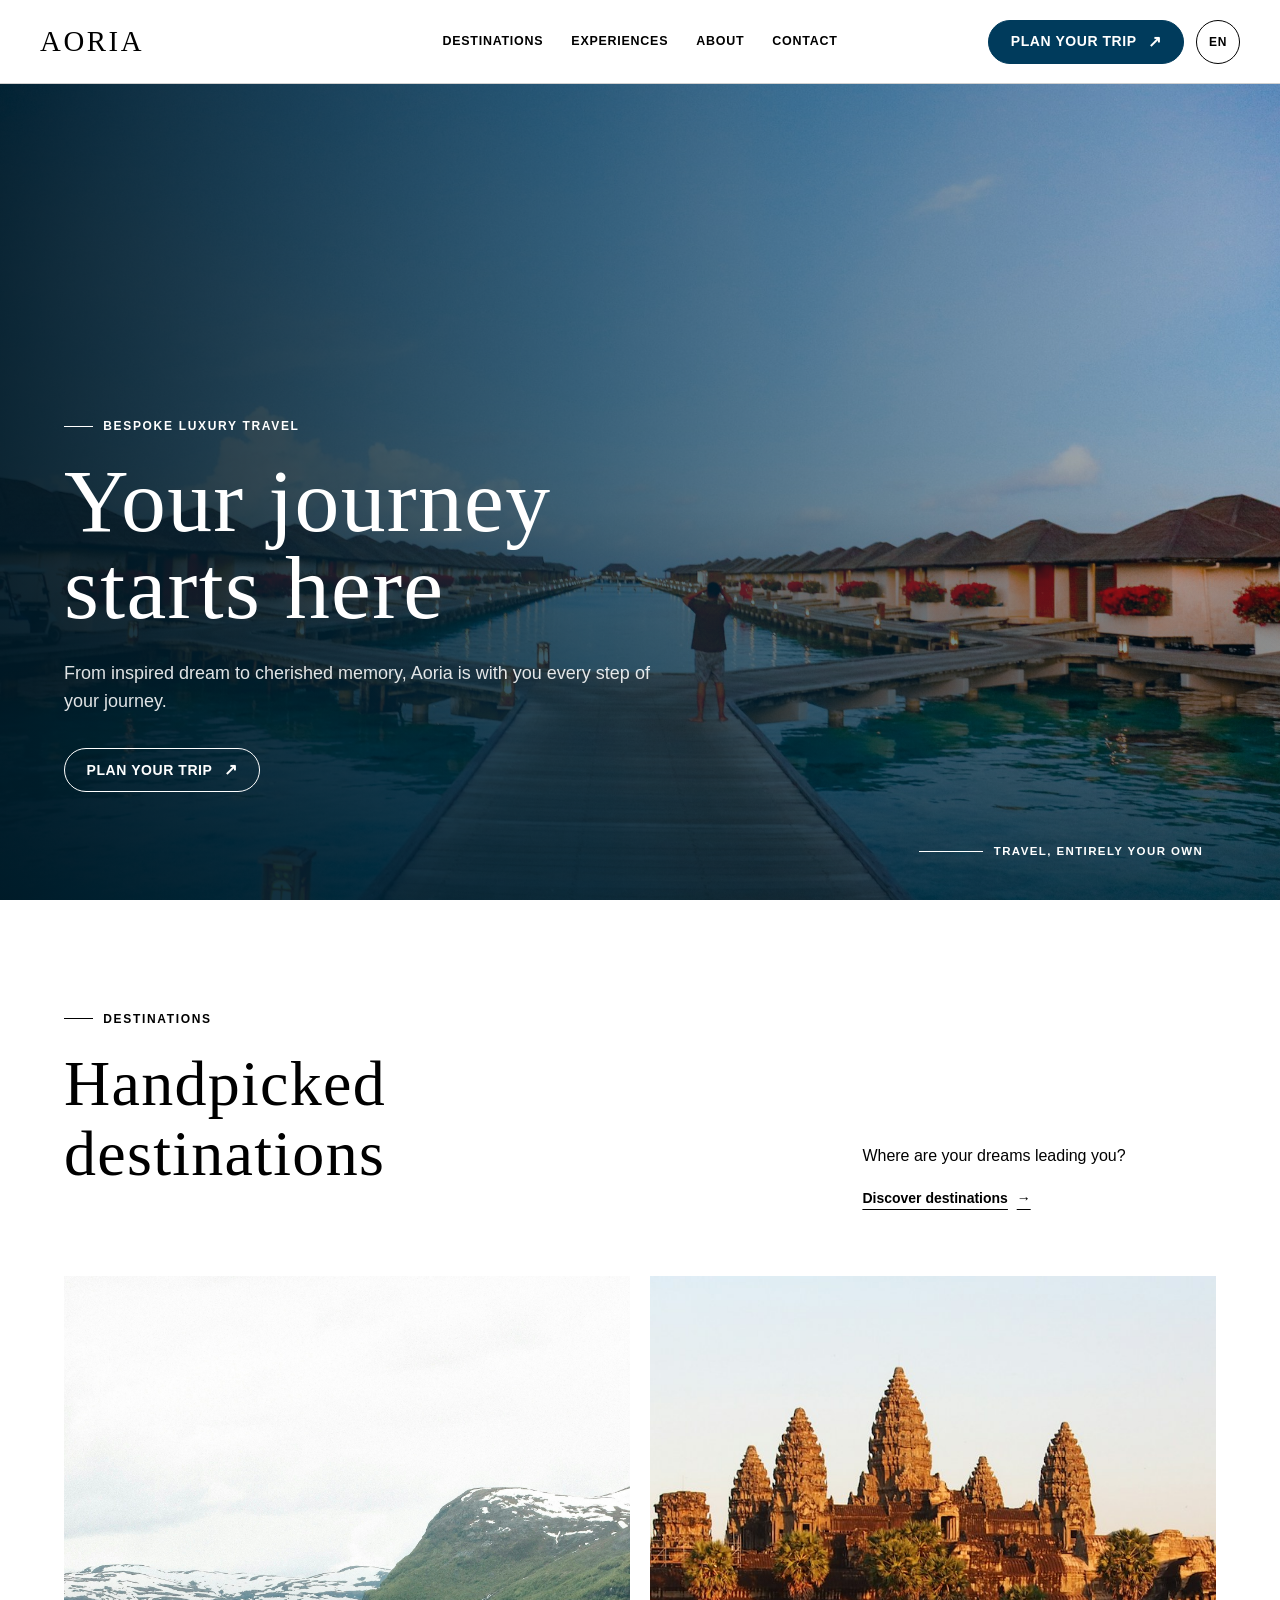
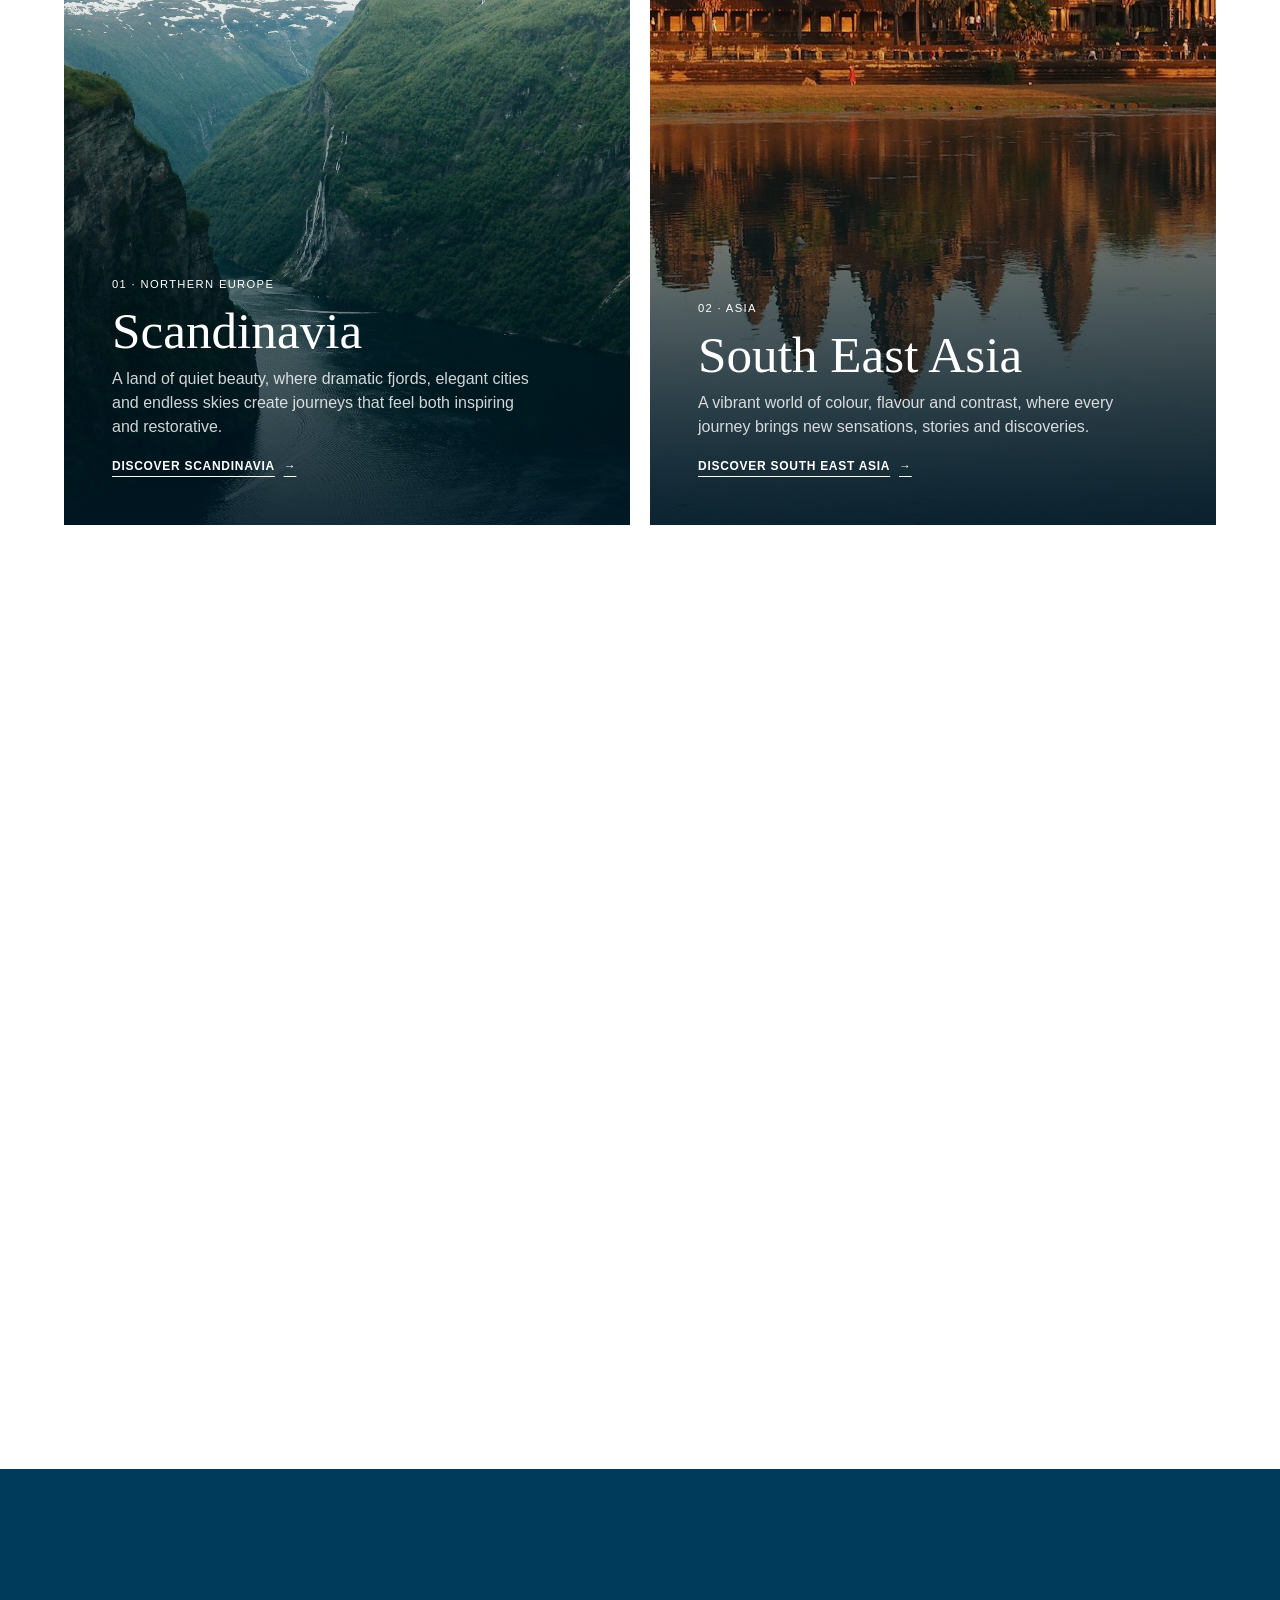
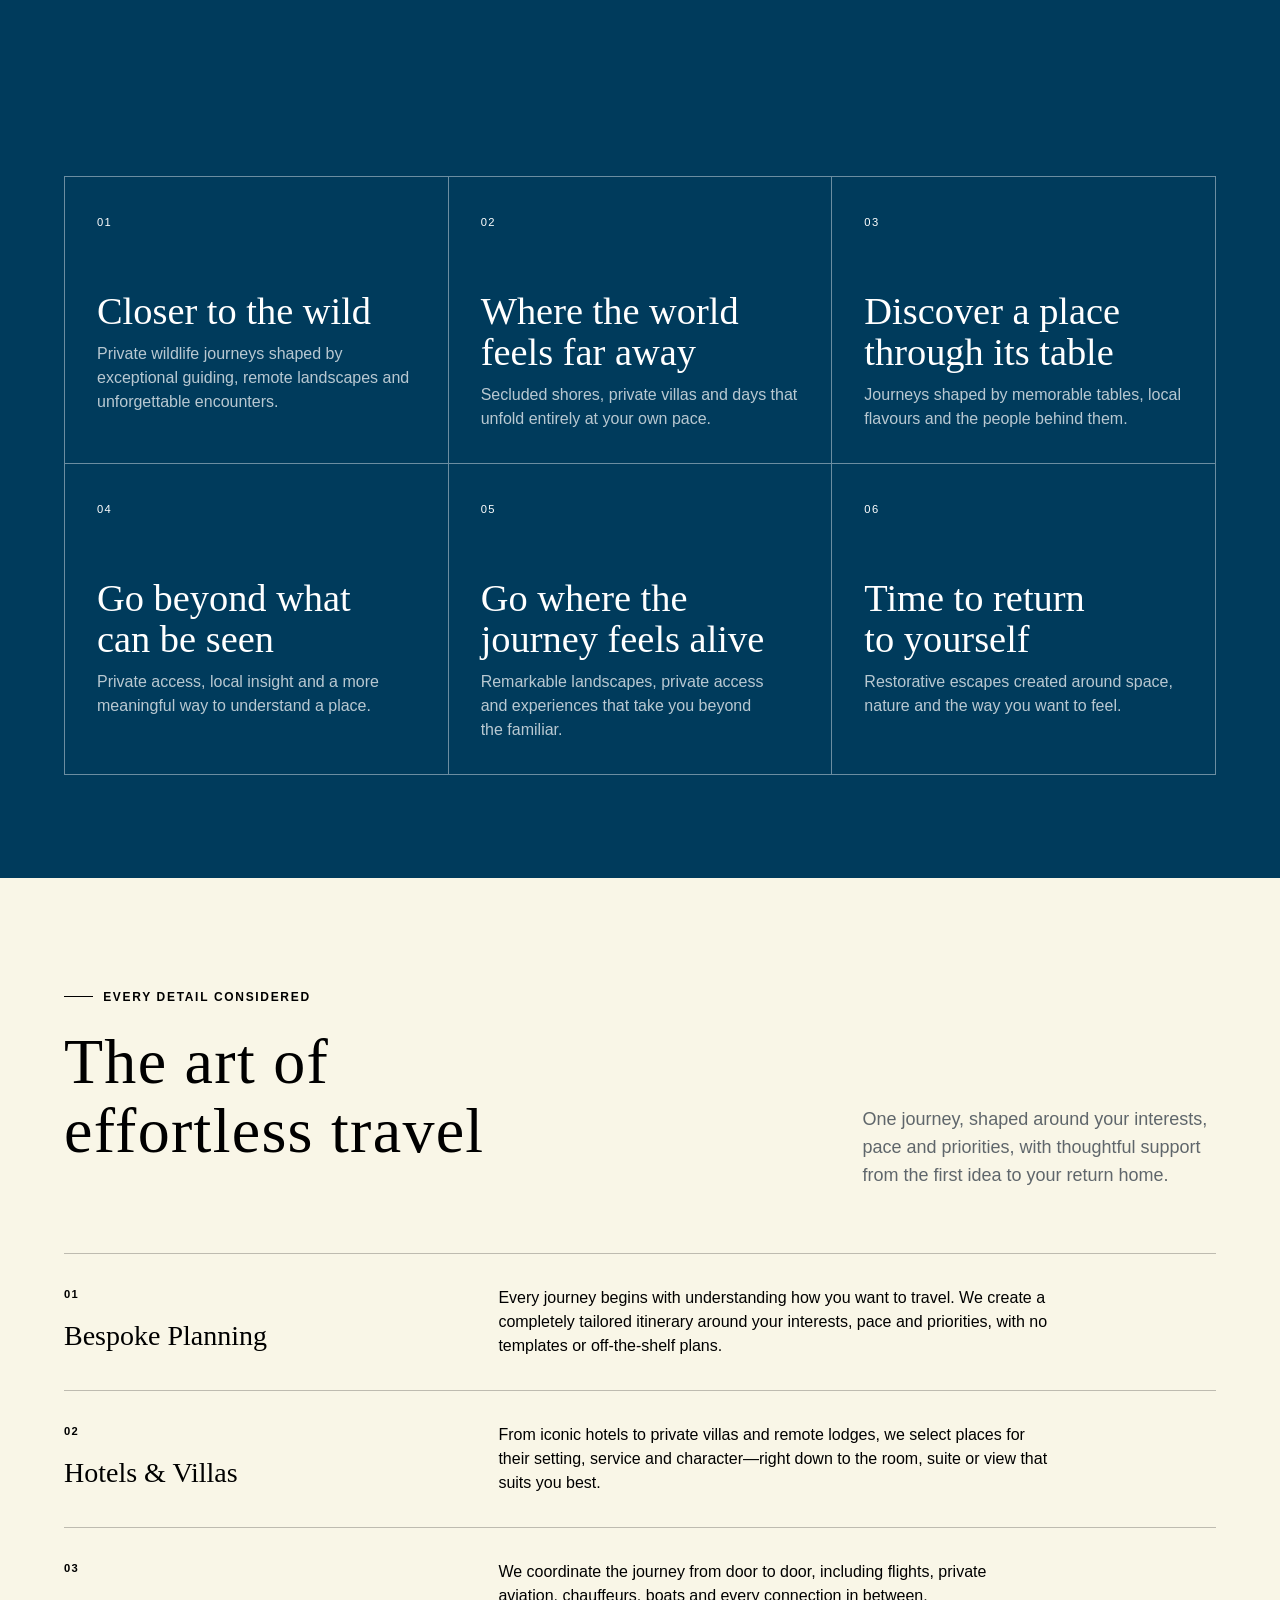
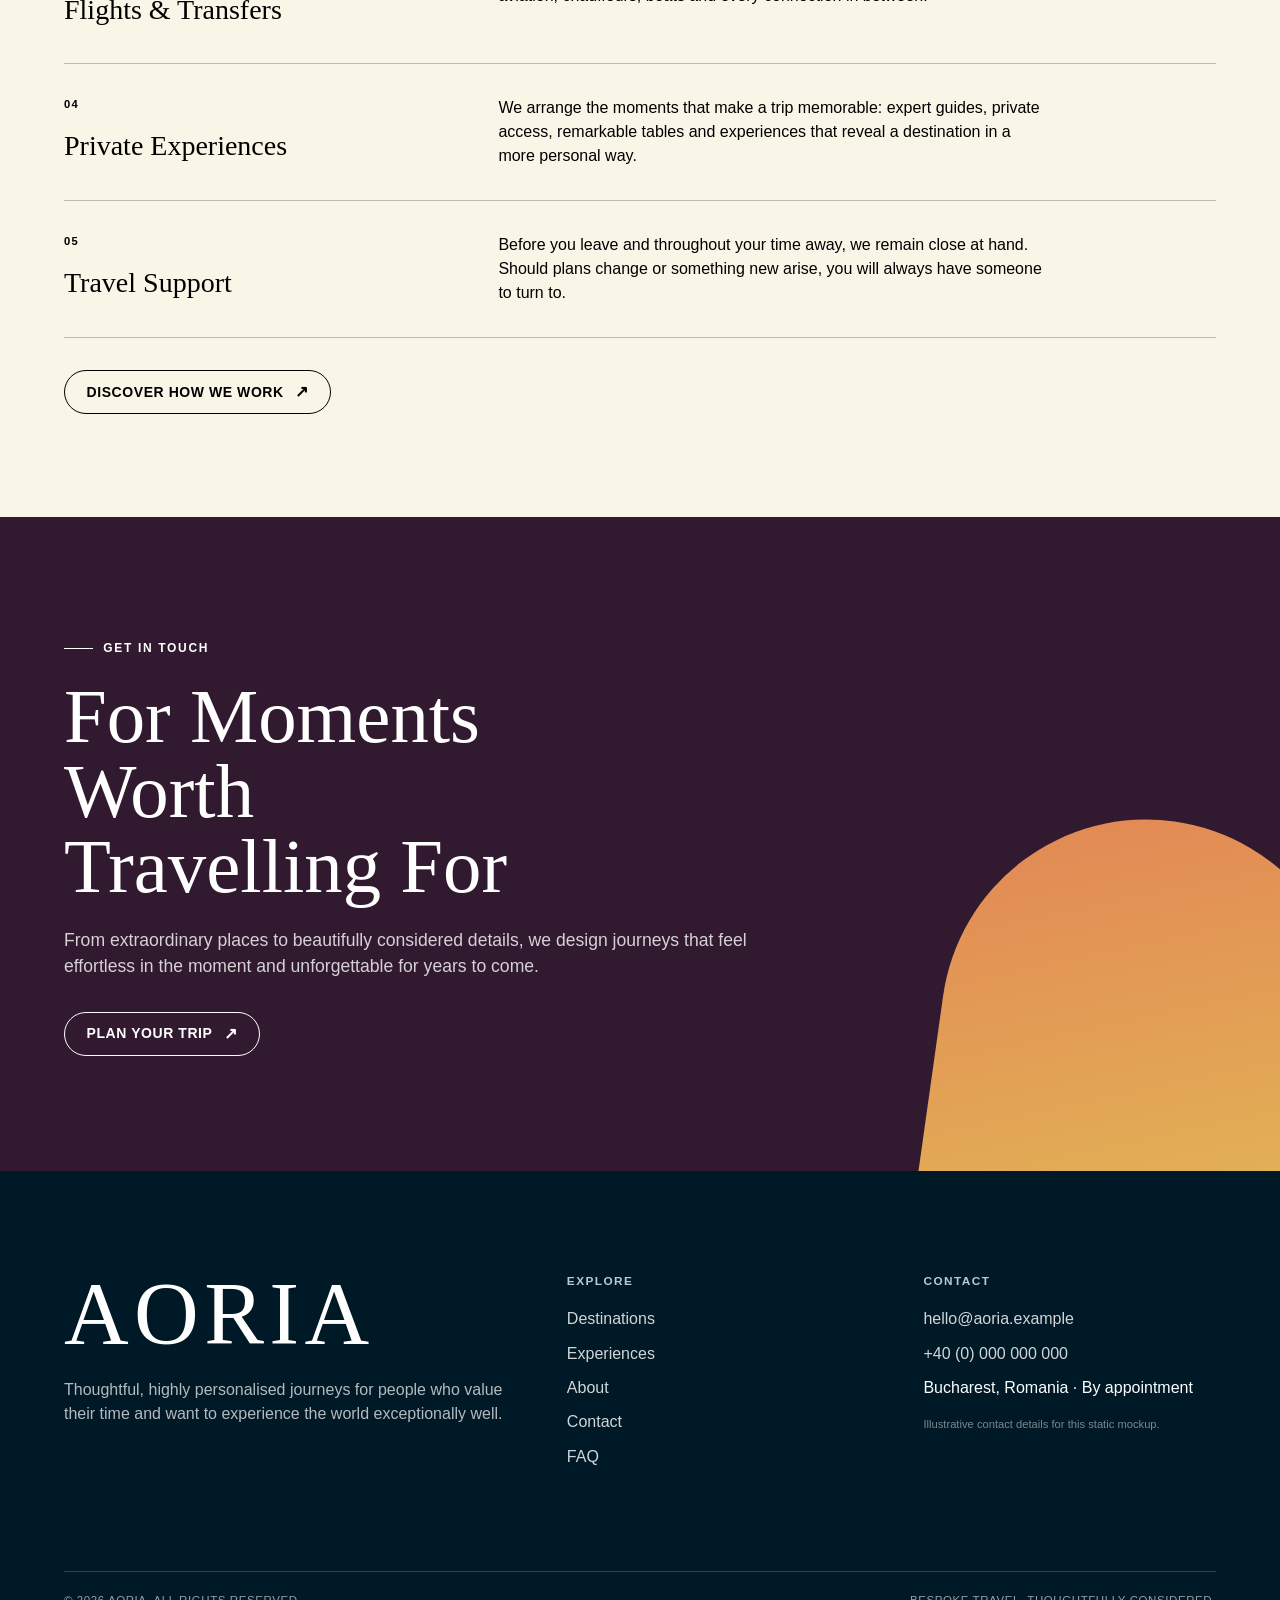
==== index.html @ a6d4f173 "Add files" ====
<!doctype html>
<html lang="en">
<head>
  <meta charset="utf-8">
  <meta name="viewport" content="width=device-width, initial-scale=1">
  <meta name="description" content="Aoria creates thoughtful, highly personalised luxury journeys shaped around you.">
  <title>Aoria — Bespoke Luxury Travel</title>
  <link rel="stylesheet" href="styles.css">
  <script src="script.js" defer></script>
</head>
<body>
  <a class="skip-link" href="#main-content">Skip to content</a>
  <header class="site-header">
    <div class="site-header__inner">
      <a class="site-wordmark" href="index.html" aria-label="Aoria home">AORIA</a>
      <nav class="desktop-nav" aria-label="Primary navigation">
        <a href="destinations.html">Destinations</a>
        <a href="experiences.html">Experiences</a>
        <a href="about.html">About</a>
        <a href="contact.html">Contact</a>
      </nav>
      <div class="site-actions">
        <a class="button button--navy" href="contact.html">Plan your trip</a>
        <div class="language-wrap">
          <button class="language-button" type="button" aria-expanded="false" aria-controls="language-note" data-language-toggle>EN</button>
          <p class="language-note" id="language-note" hidden>English is the only language represented in this static mockup.</p>
        </div>
        <button class="menu-button" type="button" aria-expanded="false" aria-controls="mobile-menu" aria-label="Open navigation" data-menu-toggle><span></span></button>
      </div>
    </div>
  </header>
  <aside class="mobile-menu" id="mobile-menu" aria-hidden="true" data-mobile-menu>
    <nav aria-label="Mobile navigation">
      <a href="destinations.html">Destinations</a>
      <a href="experiences.html">Experiences</a>
      <a href="about.html">About</a>
      <a href="contact.html">Contact</a>
    </nav>
    <a class="button button--navy mobile-menu__action" href="contact.html">Plan your trip</a>
  </aside>

  <main id="main-content">
    <section class="home-hero" aria-labelledby="home-title">
      <div class="home-hero__inner">
        <div class="home-hero__copy" data-reveal>
          <p class="eyebrow">Bespoke luxury travel</p>
          <h1 class="display-title" id="home-title">Your journey starts here</h1>
          <p class="lead">From inspired dream to cherished memory, Aoria is with you every step of your journey.</p>
          <a class="button button--light" href="contact.html">Plan your trip</a>
        </div>
      </div>
      <span class="hero-index" aria-hidden="true">Travel, entirely your own</span>
    </section>

    <section class="section" aria-labelledby="destinations-title">
      <div class="container">
        <div class="section-intro" data-reveal>
          <div>
            <p class="section-label">Destinations</p>
            <h2 class="section-title" id="destinations-title">Handpicked destinations</h2>
          </div>
          <div>
            <p>Where are your dreams leading you?</p>
            <a class="text-link" href="destinations.html">Discover destinations</a>
          </div>
        </div>
        <div class="destination-grid">
          <a class="destination-card" href="destination-scandinavia.html" data-reveal>
            <img src="assets/images/scandinavia-fjord.jpg" alt="A quiet Norwegian fjord surrounded by steep green mountains">
            <div class="destination-card__copy">
              <span class="destination-card__number">01 · Northern Europe</span>
              <h3>Scandinavia</h3>
              <p>A land of quiet beauty, where dramatic fjords, elegant cities and endless skies create journeys that feel both inspiring and restorative.</p>
              <span class="destination-card__link">Discover Scandinavia</span>
            </div>
          </a>
          <a class="destination-card" href="destination-south-east-asia.html" data-reveal>
            <img src="assets/images/southeast-asia-temple.jpg" alt="Angkor Wat rising above still water in Cambodia" loading="lazy">
            <div class="destination-card__copy">
              <span class="destination-card__number">02 · Asia</span>
              <h3>South East Asia</h3>
              <p>A vibrant world of colour, flavour and contrast, where every journey brings new sensations, stories and discoveries.</p>
              <span class="destination-card__link">Discover South East Asia</span>
            </div>
          </a>
          <a class="destination-card" href="destination-new-zealand.html" data-reveal>
            <img src="assets/images/new-zealand-lake.jpg" alt="Snow-capped mountains reflected in a still New Zealand lake" loading="lazy">
            <div class="destination-card__copy">
              <span class="destination-card__number">03 · Oceania</span>
              <h3>New Zealand</h3>
              <p>A place of extraordinary natural beauty, where mountains, glaciers and wild coastlines make every moment feel unforgettable.</p>
              <span class="destination-card__link">Discover New Zealand</span>
            </div>
          </a>
          <a class="destination-card" href="destination-african-wildlife.html" data-reveal>
            <img src="assets/images/african-elephant.jpg" alt="An elephant walking across open grassland in South Africa" loading="lazy">
            <div class="destination-card__copy">
              <span class="destination-card__number">04 · Africa</span>
              <h3>African Wildlife</h3>
              <p>There is nothing quite like seeing wildlife in its natural world - raw, moving and impossible to forget.</p>
              <span class="destination-card__link">Discover African Wildlife</span>
            </div>
          </a>
        </div>
      </div>
    </section>

    <section class="section section--navy" aria-labelledby="experiences-title">
      <div class="container">
        <div class="section-intro" data-reveal>
          <div>
            <p class="section-label">Experiences</p>
            <h2 class="section-title" id="experiences-title">Escape the Ordinary</h2>
          </div>
          <div>
            <p>Travel is about more than where you go. Discover carefully chosen experiences that bring you closer to a place, from its landscapes and flavours to its people and traditions.</p>
            <a class="text-link" href="experiences.html">Explore more experiences</a>
          </div>
        </div>
        <div class="experience-strip">
          <a class="experience-tile" href="experience-safari.html" data-reveal><span>01</span><h3>Closer to the wild</h3><p>Private wildlife journeys shaped by exceptional guiding, remote landscapes and unforgettable encounters.</p></a>
          <a class="experience-tile" href="experience-islands.html" data-reveal><span>02</span><h3>Where the world feels far away</h3><p>Secluded shores, private villas and days that unfold entirely at your own pace.</p></a>
          <a class="experience-tile" href="experience-gastronomy.html" data-reveal><span>03</span><h3>Discover a place through its table</h3><p>Journeys shaped by memorable tables, local flavours and the people behind them.</p></a>
          <a class="experience-tile" href="experience-culture.html" data-reveal><span>04</span><h3>Go beyond what can be seen</h3><p>Private access, local insight and a more meaningful way to understand a place.</p></a>
          <a class="experience-tile" href="experience-adventure.html" data-reveal><span>05</span><h3>Go where the journey feels alive</h3><p>Remarkable landscapes, private access and experiences that take you beyond the familiar.</p></a>
          <a class="experience-tile" href="experience-wellness.html" data-reveal><span>06</span><h3>Time to return to yourself</h3><p>Restorative escapes created around space, nature and the way you want to feel.</p></a>
        </div>
      </div>
    </section>

    <section class="section section--ivory" aria-labelledby="services-title">
      <div class="container">
        <div class="section-intro" data-reveal>
          <div>
            <p class="section-label">Every detail considered</p>
            <h2 class="section-title" id="services-title">The art of effortless travel</h2>
          </div>
          <p>One journey, shaped around your interests, pace and priorities, with thoughtful support from the first idea to your return home.</p>
        </div>
        <ol class="services-list">
          <li data-reveal><h3>Bespoke Planning</h3><p>Every journey begins with understanding how you want to travel. We create a completely tailored itinerary around your interests, pace and priorities, with no templates or off-the-shelf plans.</p></li>
          <li data-reveal><h3>Hotels &amp; Villas</h3><p>From iconic hotels to private villas and remote lodges, we select places for their setting, service and character—right down to the room, suite or view that suits you best.</p></li>
          <li data-reveal><h3>Flights &amp; Transfers</h3><p>We coordinate the journey from door to door, including flights, private aviation, chauffeurs, boats and every connection in between.</p></li>
          <li data-reveal><h3>Private Experiences</h3><p>We arrange the moments that make a trip memorable: expert guides, private access, remarkable tables and experiences that reveal a destination in a more personal way.</p></li>
          <li data-reveal><h3>Travel Support</h3><p>Before you leave and throughout your time away, we remain close at hand. Should plans change or something new arise, you will always have someone to turn to.</p></li>
        </ol>
        <p style="margin:2rem 0 0"><a class="button button--outline" href="about.html">Discover how we work</a></p>
      </div>
    </section>

    <section class="closing-cta" aria-labelledby="home-cta-title">
      <div class="container closing-cta__inner" data-reveal>
        <p class="eyebrow">Get in touch</p>
        <h2 id="home-cta-title">For Moments Worth Travelling For</h2>
        <p>From extraordinary places to beautifully considered details, we design journeys that feel effortless in the moment and unforgettable for years to come.</p>
        <a class="button button--light" href="contact.html">Plan your trip</a>
      </div>
    </section>
  </main>

  <footer class="site-footer">
    <div class="container site-footer__top">
      <div class="site-footer__brand">
        <p class="footer-wordmark">AORIA</p>
        <p class="footer-statement">Thoughtful, highly personalised journeys for people who value their time and want to experience the world exceptionally well.</p>
      </div>
      <div>
        <h2 class="footer-heading">Explore</h2>
        <ul class="footer-list">
          <li><a href="destinations.html">Destinations</a></li>
          <li><a href="experiences.html">Experiences</a></li>
          <li><a href="about.html">About</a></li>
          <li><a href="contact.html">Contact</a></li>
          <li><a href="contact.html" data-mock-link data-mock-message="FAQ copy was not supplied in the brief. This placeholder does not open a separate FAQ page; please use Contact for assistance.">FAQ</a></li>
        </ul>
      </div>
      <div>
        <h2 class="footer-heading">Contact</h2>
        <ul class="footer-list">
          <li><a href="mailto:hello@aoria.example">hello@aoria.example</a></li>
          <li><a href="tel:+40000000000">+40 (0) 000 000 000</a></li>
          <li>Bucharest, Romania · By appointment</li>
        </ul>
        <small class="footer-mock-label">Illustrative contact details for this static mockup.</small>
      </div>
    </div>
    <div class="container site-footer__bottom">
      <span>© <span data-year>2026</span> Aoria. All rights reserved.</span>
      <span>Bespoke travel, thoughtfully considered.</span>
    </div>
  </footer>
  <div class="mock-toast" role="status" aria-live="polite" data-mock-toast hidden></div>
</body>
</html>
---- styles.css ----
:root {
  --ink: #000000;
  --navy: #003b5c;
  --navy-deep: #001926;
  --powder: #b8cad8;
  --powder-soft: #eaeff3;
  --ivory: #f9f6e7;
  --paper: #ffffff;
  --plum: #31192f;
  --green: #67b679;
  --orange: #ff965c;
  --yellow: #ffde5b;
  --gray-200: #d5d5d5;
  --gray-600: #5f666b;
  --focus-blue: #4d65ff;
  --error: #a52722;
  --success: #246b3d;
  --font-display: "Iowan Old Style", Baskerville, "Times New Roman", serif;
  --font-sans: "Helvetica Neue", Helvetica, Arial, sans-serif;
  --space-1: 0.25rem;
  --space-2: 0.5rem;
  --space-3: 0.75rem;
  --space-4: 1rem;
  --space-5: 1.5rem;
  --space-6: 2rem;
  --space-7: 3rem;
  --space-8: 4rem;
  --space-9: 5rem;
  --space-10: 6rem;
  --space-11: 8rem;
  --radius-sm: 0.25rem;
  --radius-card: 0.75rem;
  --radius-field: 0.875rem;
  --radius-pill: 999px;
  --shadow-soft: 0 4px 9px -2px rgb(0 0 0 / 10%);
  --shadow-float: 0 18px 48px rgb(0 59 92 / 16%);
  --ease-editorial: cubic-bezier(0.77, 0, 0.175, 1);
  --ease-soft: cubic-bezier(0.455, 0.03, 0.515, 0.955);
  --container: 82rem;
  --content: 61.25rem;
  --header-height: 5.25rem;
}

*,
*::before,
*::after {
  box-sizing: border-box;
}

html {
  scroll-behavior: smooth;
  text-size-adjust: 100%;
}

body {
  margin: 0;
  color: var(--ink);
  background: var(--paper);
  font-family: var(--font-sans);
  font-size: 1rem;
  line-height: 1.5;
  -webkit-font-smoothing: antialiased;
}

body.menu-open {
  overflow: hidden;
}

img {
  display: block;
  width: 100%;
  max-width: 100%;
  height: auto;
}

button,
input,
select,
textarea {
  color: inherit;
  font: inherit;
}

button,
a {
  -webkit-tap-highlight-color: transparent;
}

a {
  color: inherit;
}

h1,
h2,
h3,
h4,
p,
figure,
blockquote {
  margin-top: 0;
}

h1,
h2,
h3,
h4 {
  text-wrap: balance;
}

p {
  text-wrap: pretty;
}

::selection {
  color: var(--paper);
  background: var(--navy);
}

:focus-visible {
  outline: 3px solid var(--paper);
  outline-offset: 2px;
  box-shadow: 0 0 0 6px var(--focus-blue);
}

.skip-link {
  position: fixed;
  z-index: 1000;
  top: var(--space-3);
  left: var(--space-3);
  padding: 0.65rem 1rem;
  color: var(--paper);
  background: var(--navy-deep);
  border-radius: var(--radius-pill);
  transform: translateY(-180%);
  transition: transform 180ms ease;
}

.skip-link:focus {
  transform: translateY(0);
}

.sr-only {
  position: absolute;
  width: 1px;
  height: 1px;
  padding: 0;
  margin: -1px;
  overflow: hidden;
  clip: rect(0, 0, 0, 0);
  white-space: nowrap;
  border: 0;
}

.container {
  width: min(calc(100% - 8rem), var(--container));
  margin-inline: auto;
}

.content-container {
  width: min(calc(100% - 3rem), var(--content));
  margin-inline: auto;
}

.section {
  padding-block: clamp(5rem, 8vw, 8rem);
}

.section--ivory {
  background: var(--ivory);
}

.section--powder {
  background: var(--powder-soft);
}

.section--navy {
  color: var(--paper);
  background: var(--navy);
}

.section--plum {
  color: var(--paper);
  background: var(--plum);
}

.section-label,
.eyebrow {
  display: inline-flex;
  align-items: center;
  gap: 0.65rem;
  margin: 0 0 1.35rem;
  font-size: 0.75rem;
  font-weight: 600;
  line-height: 1.5;
  letter-spacing: 0.14em;
  text-transform: uppercase;
}

.section-label::before,
.eyebrow::before {
  content: "";
  width: 1.8rem;
  height: 1px;
  background: currentColor;
}

.display-title,
.section-title,
.card-title,
.site-wordmark,
.footer-wordmark {
  font-family: var(--font-display);
  font-weight: 400;
}

.display-title {
  max-width: 13ch;
  margin-bottom: 1.75rem;
  font-size: clamp(3.4rem, 7vw, 6rem);
  line-height: 0.98;
  letter-spacing: 0.015em;
}

.section-title {
  max-width: 18ch;
  margin-bottom: 1.5rem;
  font-size: clamp(2.6rem, 5vw, 4rem);
  line-height: 1.08;
  letter-spacing: 0.02em;
}

.section-intro {
  display: grid;
  grid-template-columns: minmax(0, 1.35fr) minmax(17rem, 0.65fr);
  gap: var(--space-8);
  align-items: end;
  margin-bottom: var(--space-8);
}

.section-intro > p,
.lead {
  max-width: 43ch;
  margin-bottom: 0;
  font-size: 1.125rem;
  line-height: 1.55;
}

.section-intro > p {
  color: var(--gray-600);
}

.section--navy .section-intro > p,
.section--plum .section-intro > p {
  color: rgb(255 255 255 / 78%);
}

.button,
.icon-button {
  display: inline-flex;
  min-height: 2.75rem;
  align-items: center;
  justify-content: center;
  gap: 0.7rem;
  border: 1px solid var(--ink);
  cursor: pointer;
  font-size: 0.875rem;
  font-weight: 600;
  line-height: 1.5;
  letter-spacing: 0.04em;
  text-decoration: none;
  text-transform: uppercase;
  transition: color 400ms, background-color 400ms, border-color 400ms,
    transform 400ms var(--ease-editorial);
}

.button {
  padding: 0.58rem 1.35rem;
  color: var(--paper);
  background: var(--ink);
  border-radius: var(--radius-pill);
}

.button::after {
  content: "\2197";
  font-size: 1rem;
  line-height: 1;
  transition: transform 400ms var(--ease-editorial);
}

.button:hover {
  color: var(--ink);
  background: var(--paper);
  transform: translateY(-2px);
}

.button:hover::after {
  transform: translate(0.15rem, -0.15rem);
}

.button:active {
  transform: translateY(1px) scale(0.98);
}

.button--light {
  color: var(--paper);
  background: transparent;
  border-color: var(--paper);
}

.button--light:hover {
  color: var(--navy);
  background: var(--paper);
}

.button--navy {
  background: var(--navy);
  border-color: var(--navy);
}

.button--outline {
  color: var(--ink);
  background: transparent;
}

.button--outline:hover {
  color: var(--paper);
  background: var(--ink);
}

.text-link {
  display: inline-flex;
  align-items: center;
  gap: 0.55rem;
  padding-block: 0.2rem;
  font-size: 0.875rem;
  font-weight: 600;
  text-underline-offset: 0.35rem;
  text-decoration-thickness: 1px;
  transition: gap 400ms var(--ease-editorial);
}

.text-link::after {
  content: "\2192";
}

.text-link:hover {
  gap: 0.9rem;
}

/* Global navigation */
.site-header {
  position: relative;
  z-index: 50;
  height: var(--header-height);
  color: var(--ink);
  background: rgb(255 255 255 / 96%);
  border-bottom: 1px solid rgb(0 0 0 / 18%);
}

.site-header__inner {
  display: grid;
  width: min(calc(100% - 5rem), var(--container));
  height: 100%;
  margin-inline: auto;
  grid-template-columns: 1fr auto 1fr;
  align-items: center;
  gap: var(--space-6);
}

.site-wordmark {
  width: fit-content;
  font-size: 1.8rem;
  line-height: 1;
  letter-spacing: 0.09em;
  text-decoration: none;
}

.desktop-nav {
  display: flex;
  align-items: center;
  justify-content: center;
  gap: 0.35rem;
}

.desktop-nav a {
  padding: 0.65rem 0.7rem;
  font-size: 0.78rem;
  font-weight: 600;
  letter-spacing: 0.06em;
  text-decoration: none;
  text-transform: uppercase;
  text-underline-offset: 0.45rem;
}

.desktop-nav a:hover,
.desktop-nav a[aria-current="page"] {
  color: var(--navy);
  text-decoration: underline;
}

.site-actions {
  display: flex;
  align-items: center;
  justify-content: flex-end;
  gap: 0.75rem;
}

.language-wrap {
  position: relative;
}

.language-button,
.menu-button {
  min-width: 2.75rem;
  min-height: 2.75rem;
  padding: 0.45rem 0.65rem;
  background: transparent;
  border: 1px solid var(--ink);
  border-radius: var(--radius-pill);
  cursor: pointer;
  font-size: 0.75rem;
  font-weight: 700;
  letter-spacing: 0.06em;
}

.language-note {
  position: absolute;
  z-index: 60;
  top: calc(100% + 0.65rem);
  right: 0;
  width: 15rem;
  padding: 1rem;
  color: var(--ink);
  background: var(--paper);
  border: 1px solid var(--ink);
  box-shadow: var(--shadow-soft);
  font-size: 0.82rem;
}

.menu-button {
  display: none;
  position: relative;
}

.menu-button span,
.menu-button::before,
.menu-button::after {
  position: absolute;
  left: 50%;
  width: 1.05rem;
  height: 1px;
  content: "";
  background: currentColor;
  transform: translateX(-50%);
  transition: transform 300ms var(--ease-editorial), opacity 200ms;
}

.menu-button::before {
  top: 0.88rem;
}

.menu-button span {
  top: 1.31rem;
}

.menu-button::after {
  top: 1.74rem;
}

.menu-button[aria-expanded="true"]::before {
  top: 1.31rem;
  transform: translateX(-50%) rotate(45deg);
}

.menu-button[aria-expanded="true"] span {
  opacity: 0;
}

.menu-button[aria-expanded="true"]::after {
  top: 1.31rem;
  transform: translateX(-50%) rotate(-45deg);
}

.mobile-menu {
  display: none;
}

/* Home */
.home-hero {
  position: relative;
  display: grid;
  min-height: calc(100svh - var(--header-height));
  align-items: end;
  overflow: hidden;
  color: var(--paper);
  background: var(--navy-deep);
  isolation: isolate;
}

.home-hero::before {
  position: absolute;
  z-index: -2;
  inset: 0;
  content: "";
  background-image: url("assets/images/home-hero.jpg");
  background-position: center 54%;
  background-size: cover;
  transform: scale(1.01);
}

.home-hero::after {
  position: absolute;
  z-index: -1;
  inset: 0;
  content: "";
  background:
    linear-gradient(90deg, rgb(0 25 38 / 92%) 0%, rgb(0 43 65 / 68%) 45%, rgb(0 25 38 / 18%) 100%),
    linear-gradient(0deg, rgb(0 25 38 / 62%), transparent 48%);
}

.home-hero__inner {
  width: min(calc(100% - 8rem), var(--container));
  margin-inline: auto;
  padding-block: clamp(5rem, 12vh, 8rem);
}

.home-hero__copy {
  max-width: 52rem;
}

.home-hero__copy .lead {
  max-width: 38rem;
  margin-bottom: 2rem;
  color: rgb(255 255 255 / 88%);
}

.hero-index {
  position: absolute;
  right: clamp(2rem, 6vw, 6rem);
  bottom: 2.5rem;
  display: flex;
  align-items: center;
  gap: 0.7rem;
  font-size: 0.72rem;
  font-weight: 600;
  letter-spacing: 0.12em;
  text-transform: uppercase;
}

.hero-index::before {
  width: 4rem;
  height: 1px;
  content: "";
  background: currentColor;
}

.destination-grid {
  display: grid;
  grid-template-columns: repeat(12, minmax(0, 1fr));
  gap: 1.25rem;
}

.destination-card {
  position: relative;
  grid-column: span 6;
  min-height: 34rem;
  overflow: hidden;
  color: var(--paper);
  background: var(--navy);
  text-decoration: none;
}

.destination-card:nth-child(2),
.destination-card:nth-child(3) {
  grid-column: span 6;
}

.destination-card img {
  height: 100%;
  object-fit: cover;
  transition: transform 650ms var(--ease-soft);
}

.destination-card::after {
  position: absolute;
  inset: 0;
  content: "";
  background: linear-gradient(0deg, rgb(0 25 38 / 88%), transparent 66%);
}

.destination-card__copy {
  position: absolute;
  z-index: 2;
  right: 0;
  bottom: 0;
  left: 0;
  padding: clamp(1.5rem, 4vw, 3rem);
}

.destination-card__number {
  display: block;
  margin-bottom: 0.75rem;
  font-size: 0.7rem;
  letter-spacing: 0.12em;
  text-transform: uppercase;
}

.destination-card h3 {
  margin-bottom: 0.7rem;
  font-family: var(--font-display);
  font-size: clamp(2.4rem, 4vw, 3.7rem);
  font-weight: 400;
  line-height: 1;
}

.destination-card p {
  max-width: 38rem;
  margin-bottom: 0;
  color: rgb(255 255 255 / 82%);
}

.destination-card__link {
  display: inline-flex;
  align-items: center;
  gap: 0.55rem;
  margin-top: 1.1rem;
  font-size: 0.75rem;
  font-weight: 600;
  letter-spacing: 0.06em;
  text-decoration: underline;
  text-underline-offset: 0.35rem;
  text-transform: uppercase;
}

.destination-card__link::after {
  content: "\2192";
  transition: transform 400ms var(--ease-editorial);
}

.destination-card:hover .destination-card__link::after {
  transform: translateX(0.3rem);
}

.destination-card:hover img {
  transform: scale(1.055);
}

.experience-strip {
  display: grid;
  grid-template-columns: repeat(3, minmax(0, 1fr));
  border-top: 1px solid rgb(255 255 255 / 42%);
  border-left: 1px solid rgb(255 255 255 / 42%);
}

.experience-tile {
  min-height: 17rem;
  padding: 2rem;
  color: var(--paper);
  border-right: 1px solid rgb(255 255 255 / 42%);
  border-bottom: 1px solid rgb(255 255 255 / 42%);
  text-decoration: none;
  transition: color 400ms, background-color 400ms;
}

.experience-tile span {
  font-size: 0.7rem;
  letter-spacing: 0.12em;
  text-transform: uppercase;
}

.experience-tile h3 {
  margin: 3.6rem 0 0.6rem;
  font-family: var(--font-display);
  font-size: clamp(2rem, 3vw, 2.65rem);
  font-weight: 400;
  line-height: 1.08;
}

.experience-tile p {
  margin-bottom: 0;
  color: rgb(255 255 255 / 72%);
}

.experience-tile:hover {
  color: var(--ink);
  background: var(--ivory);
}

.experience-tile:hover p {
  color: var(--navy);
}

.services-list {
  list-style: none;
  margin: 0;
  padding: 0;
  counter-reset: services;
}

.services-list li {
  display: grid;
  grid-template-columns: minmax(13rem, 0.7fr) minmax(0, 1.3fr);
  gap: var(--space-7);
  padding-block: 2rem;
  border-top: 1px solid rgb(0 0 0 / 24%);
  counter-increment: services;
}

.services-list li:last-child {
  border-bottom: 1px solid rgb(0 0 0 / 24%);
}

.services-list h3 {
  margin-bottom: 0;
  font-family: var(--font-display);
  font-size: 1.75rem;
  font-weight: 400;
}

.services-list h3::before {
  display: block;
  margin-bottom: 0.75rem;
  content: "0" counter(services);
  font-family: var(--font-sans);
  font-size: 0.7rem;
  font-weight: 600;
  letter-spacing: 0.12em;
}

.services-list p {
  max-width: 62ch;
  margin-bottom: 0;
}

/* Listing pages */
.page-hero {
  position: relative;
  overflow: hidden;
  padding-block: clamp(5.5rem, 10vw, 9rem);
  color: var(--paper);
  background: var(--navy);
}

.page-hero::after {
  position: absolute;
  width: min(38vw, 34rem);
  aspect-ratio: 1;
  top: -28%;
  right: -5%;
  content: "";
  border: 1px solid rgb(255 255 255 / 28%);
  border-radius: 50%;
  box-shadow: 0 0 0 2rem rgb(255 255 255 / 2.5%), 0 0 0 4rem rgb(255 255 255 / 2.5%);
}

.page-hero__inner {
  position: relative;
  z-index: 1;
}

.page-hero .display-title {
  max-width: 15ch;
}

.page-hero .lead {
  max-width: 52ch;
  color: rgb(255 255 255 / 82%);
}

.listing-stack {
  display: grid;
  gap: 6rem;
}

.listing-entry {
  display: grid;
  grid-template-columns: minmax(0, 1.1fr) minmax(18rem, 0.9fr);
  gap: clamp(2.5rem, 6vw, 6rem);
  align-items: center;
}

.listing-entry:nth-child(even) .listing-entry__media {
  order: 2;
}

.listing-entry__media {
  min-height: 35rem;
  overflow: hidden;
}

.listing-entry__media--arch {
  border-radius: 22rem 22rem 0.4rem 0.4rem;
}

.listing-entry__media img {
  width: 100%;
  height: 100%;
  min-height: inherit;
  object-fit: cover;
}

.listing-entry__copy .section-label {
  margin-bottom: 1rem;
}

.listing-entry__copy h2 {
  margin-bottom: 0.65rem;
  font-family: var(--font-display);
  font-size: clamp(2.7rem, 5vw, 4.6rem);
  font-weight: 400;
  line-height: 1;
}

.listing-entry__headline {
  margin-bottom: 1.25rem;
  color: var(--navy);
  font-family: var(--font-display);
  font-size: 1.55rem;
  line-height: 1.3;
}

.listing-entry__copy p:not(.listing-entry__headline) {
  max-width: 60ch;
}

.experience-list {
  display: grid;
  grid-template-columns: repeat(3, minmax(0, 1fr));
  gap: 0;
  border-top: 1px solid var(--ink);
  border-left: 1px solid var(--ink);
}

.experience-card {
  display: flex;
  min-height: 25rem;
  flex-direction: column;
  padding: 2rem;
  border-right: 1px solid var(--ink);
  border-bottom: 1px solid var(--ink);
  text-decoration: none;
  transition: color 400ms, background-color 400ms;
}

.experience-card__number {
  font-size: 0.72rem;
  font-weight: 600;
  letter-spacing: 0.12em;
  text-transform: uppercase;
}

.experience-card h2 {
  margin: auto 0 0.8rem;
  font-family: var(--font-display);
  font-size: clamp(2.4rem, 4vw, 3.5rem);
  font-weight: 400;
  line-height: 1;
}

.experience-card h3 {
  margin-bottom: 0.75rem;
  color: var(--navy);
  font-family: var(--font-display);
  font-size: 1.35rem;
  font-weight: 400;
  line-height: 1.3;
}

.experience-card p {
  margin-bottom: 1.6rem;
}

.experience-card:hover {
  color: var(--paper);
  background: var(--navy);
}

.experience-card:hover h3 {
  color: var(--powder);
}

/* Detail pages */
.detail-hero {
  display: grid;
  min-height: 43rem;
  grid-template-columns: minmax(0, 0.9fr) minmax(0, 1.1fr);
  color: var(--paper);
  background: var(--navy);
}

.detail-hero__copy {
  display: flex;
  flex-direction: column;
  justify-content: center;
  padding: clamp(3rem, 7vw, 7rem);
}

.detail-hero__copy .display-title {
  max-width: 10ch;
  margin-bottom: 1.3rem;
}

.detail-hero__headline {
  max-width: 24ch;
  margin-bottom: 0;
  color: var(--powder);
  font-family: var(--font-display);
  font-size: clamp(1.7rem, 3vw, 2.5rem);
  line-height: 1.2;
}

.detail-hero__media {
  min-height: 43rem;
  overflow: hidden;
}

.detail-hero__media img {
  width: 100%;
  height: 100%;
  object-fit: cover;
}

.detail-hero__media--high img {
  object-position: 50% 28%;
}

.editorial-body {
  padding-block: clamp(5rem, 9vw, 9rem);
}

.editorial-body__intro {
  max-width: 50rem;
  margin: 0 auto clamp(5rem, 8vw, 8rem);
  font-family: var(--font-display);
  font-size: clamp(1.8rem, 3.3vw, 2.75rem);
  line-height: 1.28;
  letter-spacing: 0.01em;
}

.editorial-body__intro p:last-child {
  margin-bottom: 0;
}

.editorial-sections {
  display: grid;
  width: min(calc(100% - 3rem), var(--content));
  margin-inline: auto;
  gap: clamp(4.5rem, 7vw, 7rem);
}

.editorial-section {
  display: grid;
  grid-template-columns: 13rem minmax(0, 1fr);
  gap: clamp(2rem, 5vw, 5rem);
  padding-top: 2rem;
  border-top: 1px solid rgb(0 0 0 / 30%);
}

.editorial-section__title {
  margin-bottom: 0;
  color: var(--navy);
  font-family: var(--font-display);
  font-size: 2rem;
  font-weight: 400;
  line-height: 1.2;
}

.editorial-section__content {
  max-width: 44rem;
}

.editorial-section__content p:last-child {
  margin-bottom: 0;
}

.photo-break {
  width: min(calc(100% - 8rem), var(--container));
  margin: clamp(5rem, 9vw, 9rem) auto;
}

.photo-break figure {
  margin: 0;
}

.photo-break img {
  aspect-ratio: 16 / 8.5;
  object-fit: cover;
}

.photo-break figcaption {
  display: flex;
  justify-content: space-between;
  gap: 1rem;
  padding-top: 0.75rem;
  color: var(--gray-600);
  font-size: 0.75rem;
}

.signature-section {
  padding-block: clamp(5rem, 9vw, 8rem);
  background: var(--ivory);
}

.signature-grid {
  display: grid;
  grid-template-columns: repeat(2, minmax(0, 1fr));
  border-top: 1px solid var(--ink);
  border-left: 1px solid var(--ink);
}

.signature-card {
  min-height: 17rem;
  padding: 2rem;
  border-right: 1px solid var(--ink);
  border-bottom: 1px solid var(--ink);
}

.signature-card span {
  display: block;
  margin-bottom: 2.7rem;
  font-size: 0.7rem;
  font-weight: 600;
  letter-spacing: 0.12em;
}

.signature-card h3 {
  margin-bottom: 0.75rem;
  font-family: var(--font-display);
  font-size: clamp(1.8rem, 3vw, 2.4rem);
  font-weight: 400;
  line-height: 1.12;
}

.signature-card p {
  margin-bottom: 0;
}

.journey-summary {
  display: grid;
  grid-template-columns: minmax(0, 0.7fr) minmax(0, 1.3fr);
  gap: clamp(2.5rem, 6vw, 6rem);
}

.journey-summary h2 {
  font-family: var(--font-display);
  font-size: clamp(2.6rem, 5vw, 4.2rem);
  font-weight: 400;
  line-height: 1.05;
}

.journey-summary__content {
  max-width: 46rem;
  font-size: 1.1rem;
}

.closing-cta {
  position: relative;
  overflow: hidden;
  padding-block: clamp(5rem, 9vw, 8rem);
  color: var(--paper);
  background: var(--plum);
}

.closing-cta::after {
  position: absolute;
  width: min(32vw, 26rem);
  height: min(42vw, 32rem);
  right: -4rem;
  bottom: -10rem;
  content: "";
  background: linear-gradient(160deg, var(--orange), var(--yellow));
  border-radius: 18rem 18rem 0.4rem 0.4rem;
  opacity: 0.86;
  transform: rotate(8deg);
}

.closing-cta__inner {
  position: relative;
  z-index: 1;
}

.closing-cta h2 {
  max-width: 13ch;
  margin-bottom: 1.4rem;
  font-family: var(--font-display);
  font-size: clamp(3rem, 6vw, 5.25rem);
  font-weight: 400;
  line-height: 0.98;
}

.closing-cta p:not(.eyebrow) {
  max-width: 44rem;
  margin-bottom: 2rem;
  color: rgb(255 255 255 / 80%);
  font-size: 1.1rem;
}

/* About and contact */
.split-story {
  display: grid;
  grid-template-columns: minmax(0, 1fr) minmax(20rem, 0.8fr);
  gap: clamp(3rem, 7vw, 7rem);
  align-items: start;
}

.split-story__copy {
  max-width: 47rem;
}

.split-story__copy p {
  font-size: 1.08rem;
}

.split-story__media {
  position: sticky;
  top: 2rem;
  min-height: 42rem;
  margin: 0;
  overflow: hidden;
  border-radius: 20rem 20rem 0.4rem 0.4rem;
}

.split-story__media img {
  width: 100%;
  height: 100%;
  min-height: inherit;
  object-fit: cover;
}

.process-list {
  list-style: none;
  margin: 0;
  padding: 0;
}

.process-list li {
  display: grid;
  grid-template-columns: 8rem minmax(0, 1fr);
  gap: clamp(1.5rem, 5vw, 5rem);
  padding-block: 2rem;
  border-top: 1px solid rgb(255 255 255 / 32%);
}

.process-list li:last-child {
  border-bottom: 1px solid rgb(255 255 255 / 32%);
}

.process-list h3 {
  margin-bottom: 0;
  color: var(--powder);
  font-family: var(--font-display);
  font-size: 1.85rem;
  font-weight: 400;
}

.process-list p {
  max-width: 62ch;
  margin-bottom: 0;
}

.contact-layout {
  display: grid;
  grid-template-columns: minmax(18rem, 0.75fr) minmax(0, 1.25fr);
  gap: clamp(3rem, 7vw, 7rem);
  align-items: start;
}

.contact-intro {
  position: sticky;
  top: 2rem;
}

.contact-intro h1 {
  margin-bottom: 1.4rem;
  font-family: var(--font-display);
  font-size: clamp(3.3rem, 6vw, 5.5rem);
  font-weight: 400;
  line-height: 0.98;
}

.contact-form {
  display: grid;
  gap: 1.35rem;
  padding: clamp(1.5rem, 5vw, 3.5rem);
  background: var(--paper);
  border: 1px solid rgb(0 0 0 / 18%);
}

.form-row {
  display: grid;
  grid-template-columns: repeat(2, minmax(0, 1fr));
  gap: 1rem;
}

.field {
  display: grid;
  gap: 0.45rem;
}

.field label {
  font-size: 0.78rem;
  font-weight: 600;
  letter-spacing: 0.06em;
  text-transform: uppercase;
}

.control {
  width: 100%;
  min-height: 3.25rem;
  padding: 0.8rem 0.9rem;
  color: var(--ink);
  background: var(--powder-soft);
  border: 1px solid var(--powder-soft);
  border-radius: var(--radius-field);
  transition: border-color 250ms, box-shadow 250ms, background-color 250ms;
}

textarea.control {
  min-height: 10rem;
  resize: vertical;
}

.control:hover {
  border-color: var(--powder);
}

.control:focus {
  outline: none;
  background: var(--paper);
  border-color: var(--navy);
  box-shadow: 0 0 0 3px rgb(0 59 92 / 16%);
}

.control:focus-visible {
  outline: 3px solid var(--paper);
  outline-offset: 2px;
  box-shadow: 0 0 0 6px var(--focus-blue);
}

.field-hint {
  color: var(--gray-600);
  font-size: 0.75rem;
}

.form-status {
  min-height: 1.5rem;
  margin: 0;
  color: var(--success);
  font-size: 0.85rem;
}

.contact-visual {
  display: grid;
  grid-template-columns: 1fr 0.7fr;
  min-height: 35rem;
  overflow: hidden;
}

.contact-visual img {
  height: 100%;
  object-fit: cover;
}

.contact-visual__note {
  display: flex;
  flex-direction: column;
  justify-content: flex-end;
  padding: 2.5rem;
  color: var(--paper);
  background: var(--navy);
}

.contact-visual__note p {
  margin-bottom: 0;
  font-family: var(--font-display);
  font-size: 2rem;
  line-height: 1.2;
}

/* Footer */
.site-footer {
  color: var(--paper);
  background: var(--navy-deep);
}

.site-footer__top {
  display: grid;
  grid-template-columns: 1.2fr 0.8fr 0.8fr;
  gap: var(--space-8);
  padding-block: clamp(4rem, 8vw, 7rem);
}

.footer-wordmark {
  margin-bottom: 1.5rem;
  font-size: clamp(3.5rem, 7vw, 6.5rem);
  line-height: 0.9;
  letter-spacing: 0.06em;
}

.footer-statement {
  max-width: 31rem;
  color: rgb(255 255 255 / 70%);
}

.footer-heading {
  margin-bottom: 1rem;
  color: var(--powder);
  font-size: 0.74rem;
  font-weight: 600;
  letter-spacing: 0.12em;
  text-transform: uppercase;
}

.footer-list {
  list-style: none;
  margin: 0;
  padding: 0;
}

.footer-list li + li {
  margin-top: 0.65rem;
}

.footer-list a {
  color: rgb(255 255 255 / 82%);
  text-decoration: none;
  text-underline-offset: 0.3rem;
}

.footer-list a:hover {
  color: var(--paper);
  text-decoration: underline;
}

.footer-mock-label {
  display: block;
  margin-top: 1rem;
  color: rgb(255 255 255 / 48%);
  font-size: 0.7rem;
}

.site-footer__bottom {
  display: flex;
  justify-content: space-between;
  gap: 1rem;
  padding-block: 1.25rem;
  color: rgb(255 255 255 / 58%);
  border-top: 1px solid rgb(255 255 255 / 18%);
  font-size: 0.72rem;
  letter-spacing: 0.05em;
  text-transform: uppercase;
}

.mock-toast {
  position: fixed;
  z-index: 200;
  right: 1rem;
  bottom: 1rem;
  max-width: 22rem;
  padding: 1rem 1.2rem;
  color: var(--paper);
  background: var(--navy-deep);
  border-left: 4px solid var(--powder);
  box-shadow: var(--shadow-float);
  font-size: 0.85rem;
}

[data-reveal] {
  opacity: 1;
  transform: none;
}

@media (scripting: enabled) {
  [data-reveal] {
    opacity: 0;
    transform: translateY(1.5rem);
    transition: opacity 850ms var(--ease-editorial), transform 850ms var(--ease-editorial);
  }

  [data-reveal].is-visible {
    opacity: 1;
    transform: none;
  }
}

@media (max-width: 70rem) {
  .container,
  .home-hero__inner,
  .photo-break {
    width: min(calc(100% - 4rem), var(--container));
  }

  .site-header__inner {
    width: min(calc(100% - 3rem), var(--container));
  }

  .site-header__inner {
    grid-template-columns: auto 1fr auto;
  }

  .desktop-nav {
    gap: 0;
  }

  .desktop-nav a {
    padding-inline: 0.45rem;
    font-size: 0.72rem;
  }

  .site-actions .button {
    display: none;
  }
}

@media (max-width: 61.99rem) {
  .desktop-nav {
    display: none;
  }

  .site-header__inner {
    grid-template-columns: 1fr auto;
  }

  .site-actions {
    gap: 0.5rem;
  }

  .menu-button {
    display: block;
  }

  .mobile-menu {
    position: fixed;
    z-index: 45;
    inset: var(--header-height) 0 0;
    display: grid;
    grid-template-rows: 1fr auto;
    padding: 2rem;
    overflow-y: auto;
    overscroll-behavior: contain;
    color: var(--ink);
    background: var(--paper);
    visibility: hidden;
    opacity: 0;
    transform: translateX(100%);
    transition: transform 400ms var(--ease-editorial), opacity 250ms, visibility 0s 400ms;
  }

  .mobile-menu[data-open="true"] {
    visibility: visible;
    opacity: 1;
    transform: none;
    transition-delay: 0s;
  }

  .mobile-menu nav {
    display: grid;
    align-content: start;
  }

  .mobile-menu nav a {
    padding-block: 0.75rem;
    border-bottom: 1px solid var(--gray-200);
    font-family: var(--font-display);
    font-size: clamp(2rem, 7vw, 3.5rem);
    line-height: 1.05;
    text-decoration: none;
  }

  .mobile-menu nav a[aria-current="page"] {
    color: var(--navy);
  }

  .mobile-menu__action {
    align-self: end;
    width: 100%;
  }

  .section-intro,
  .journey-summary,
  .split-story,
  .contact-layout {
    grid-template-columns: 1fr;
  }

  .section-intro {
    gap: 1rem;
  }

  .listing-entry {
    gap: 2.5rem;
  }

  .experience-list {
    grid-template-columns: repeat(2, minmax(0, 1fr));
  }

  .detail-hero {
    min-height: auto;
    grid-template-columns: 1fr;
  }

  .detail-hero__copy {
    min-height: 31rem;
  }

  .detail-hero__media {
    min-height: 35rem;
  }

  .split-story__media,
  .contact-intro {
    position: static;
  }

  .split-story__media {
    min-height: 34rem;
  }

  .contact-intro {
    max-width: 48rem;
  }

  .site-footer__top {
    grid-template-columns: 1fr 1fr;
  }

  .site-footer__brand {
    grid-column: 1 / -1;
  }
}

@media (max-width: 47.99rem) {
  :root {
    --header-height: 4.65rem;
  }

  .container,
  .home-hero__inner,
  .photo-break,
  .content-container,
  .editorial-sections {
    width: min(calc(100% - 2rem), var(--container));
  }

  .site-header__inner {
    width: calc(100% - 1.5rem);
  }

  .site-wordmark {
    font-size: 1.5rem;
  }

  .home-hero {
    min-height: calc(100svh - var(--header-height));
  }

  .home-hero::before {
    background-position: 61% center;
  }

  .home-hero::after {
    background: linear-gradient(90deg, rgb(0 25 38 / 86%), rgb(0 25 38 / 42%)),
      linear-gradient(0deg, rgb(0 25 38 / 68%), transparent 55%);
  }

  .home-hero__inner {
    padding-block: 4.5rem;
  }

  .display-title {
    font-size: clamp(3rem, 14vw, 4.4rem);
  }

  .hero-index {
    display: none;
  }

  .destination-grid {
    grid-template-columns: 1fr;
  }

  .destination-card,
  .destination-card:nth-child(2),
  .destination-card:nth-child(3) {
    grid-column: auto;
    min-height: 29rem;
  }

  .experience-strip {
    grid-template-columns: 1fr;
  }

  .experience-tile {
    min-height: 14rem;
  }

  .experience-tile h3 {
    margin-top: 2.5rem;
  }

  .services-list li,
  .editorial-section,
  .process-list li {
    grid-template-columns: 1fr;
    gap: 1rem;
  }

  .listing-entry {
    grid-template-columns: 1fr;
  }

  .listing-entry:nth-child(even) .listing-entry__media {
    order: 0;
  }

  .listing-entry__media {
    min-height: 28rem;
  }

  .experience-list,
  .signature-grid {
    grid-template-columns: 1fr;
  }

  .experience-card {
    min-height: 21rem;
  }

  .detail-hero__copy {
    min-height: 27rem;
    padding: 3rem 1.25rem;
  }

  .detail-hero__media {
    min-height: 27rem;
  }

  .editorial-body__intro {
    width: calc(100% - 2rem);
    margin-bottom: 5rem;
    font-size: 1.75rem;
  }

  .photo-break img {
    aspect-ratio: 4 / 5;
  }

  .photo-break figcaption {
    display: block;
  }

  .photo-break figcaption span {
    display: block;
  }

  .closing-cta::after {
    width: 13rem;
    height: 17rem;
    opacity: 0.38;
  }

  .form-row,
  .contact-visual {
    grid-template-columns: 1fr;
  }

  .contact-visual img {
    min-height: 23rem;
  }

  .contact-visual__note {
    min-height: 13rem;
  }

  .site-footer__top {
    grid-template-columns: 1fr;
  }

  .site-footer__brand {
    grid-column: auto;
  }

  .site-footer__bottom {
    display: grid;
  }
}

@media (max-width: 29.99rem) {
  .mobile-menu {
    padding: 1.25rem;
  }

  .language-button,
  .menu-button {
    min-width: 2.75rem;
    min-height: 2.75rem;
  }

  .button {
    width: 100%;
  }

  .closing-cta .button,
  .contact-form .button {
    width: fit-content;
  }
}

@media (prefers-reduced-motion: reduce) {
  html {
    scroll-behavior: auto;
  }

  *,
  *::before,
  *::after {
    scroll-behavior: auto !important;
    animation-duration: 0.001ms !important;
    animation-iteration-count: 1 !important;
    transition-duration: 0.001ms !important;
  }

  [data-reveal] {
    opacity: 1;
    transform: none;
  }
}

@media print {
  .site-header,
  .mobile-menu,
  .site-footer,
  .button,
  .mock-toast,
  .skip-link {
    display: none !important;
  }

  body {
    color: var(--ink);
    background: var(--paper);
  }

  .section,
  .page-hero,
  .closing-cta,
  .signature-section {
    color: var(--ink) !important;
    background: var(--paper) !important;
  }

  [data-reveal] {
    opacity: 1;
    transform: none;
  }
}
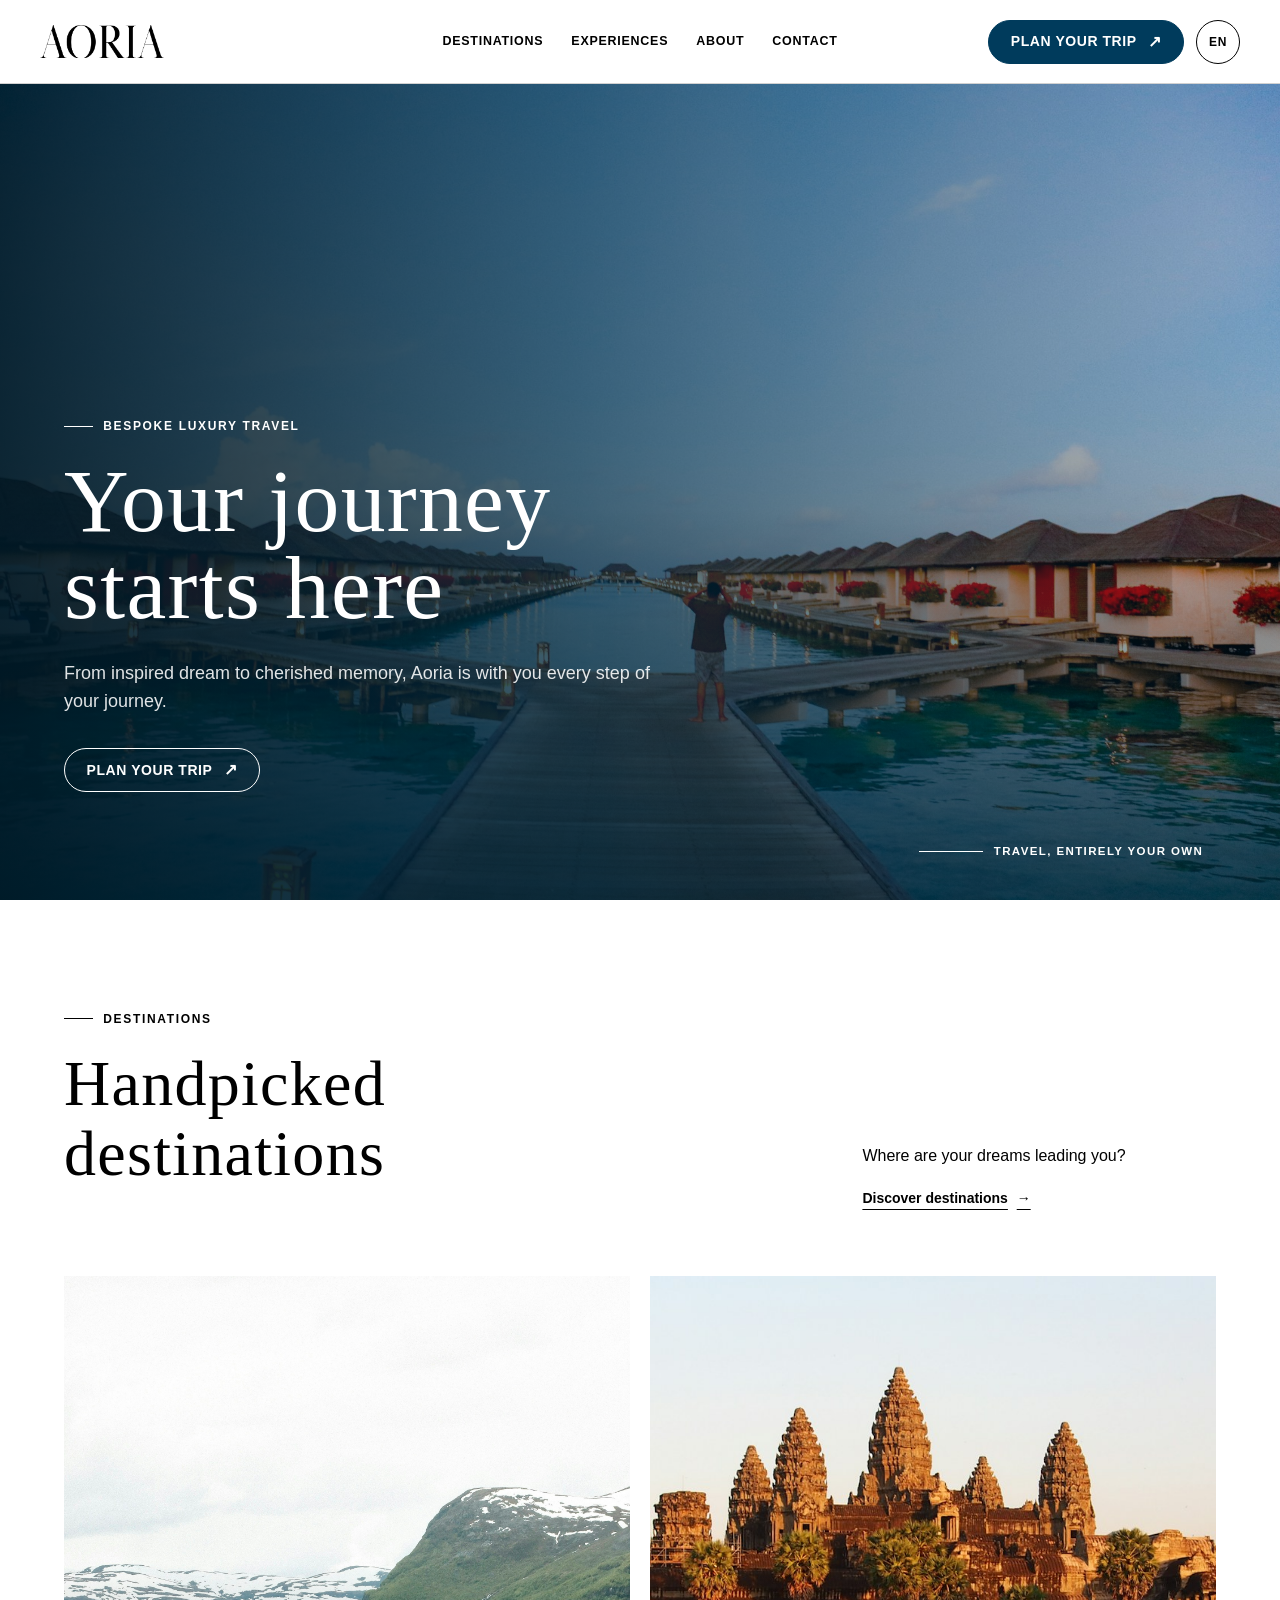
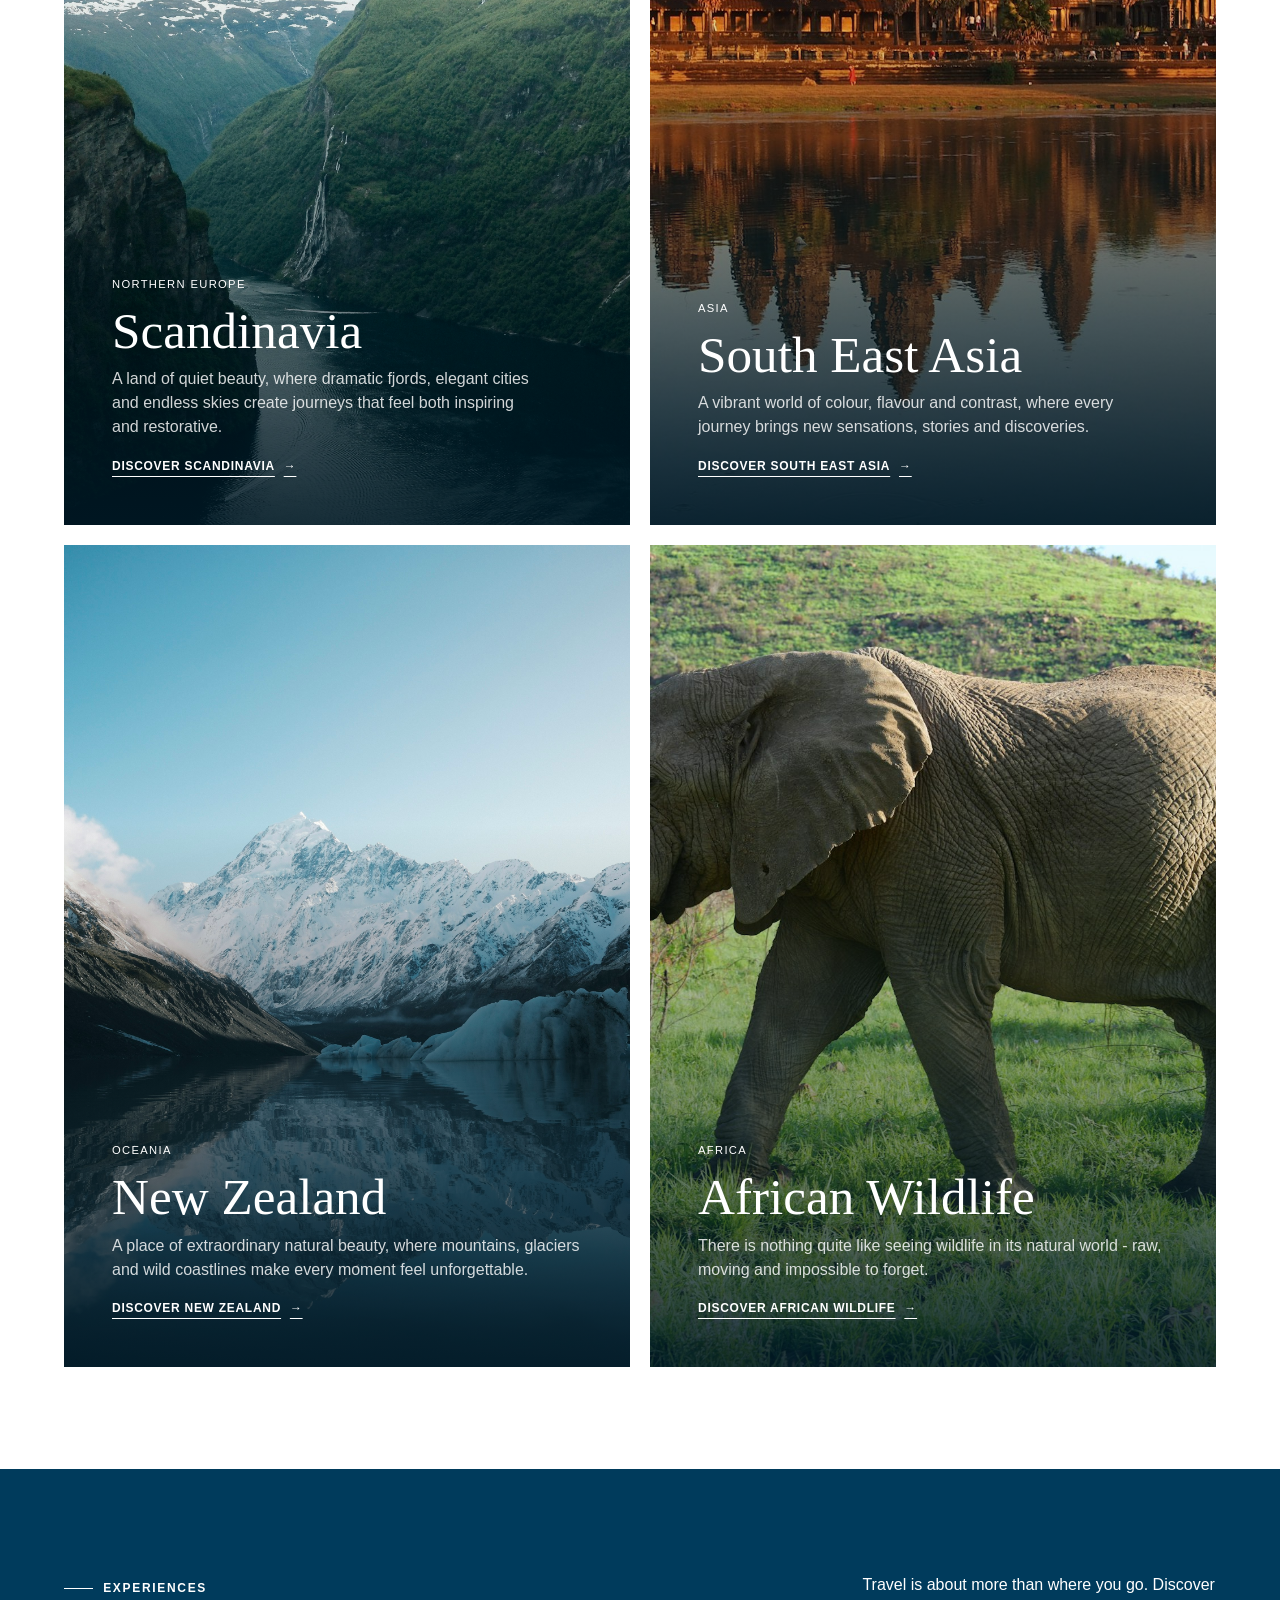
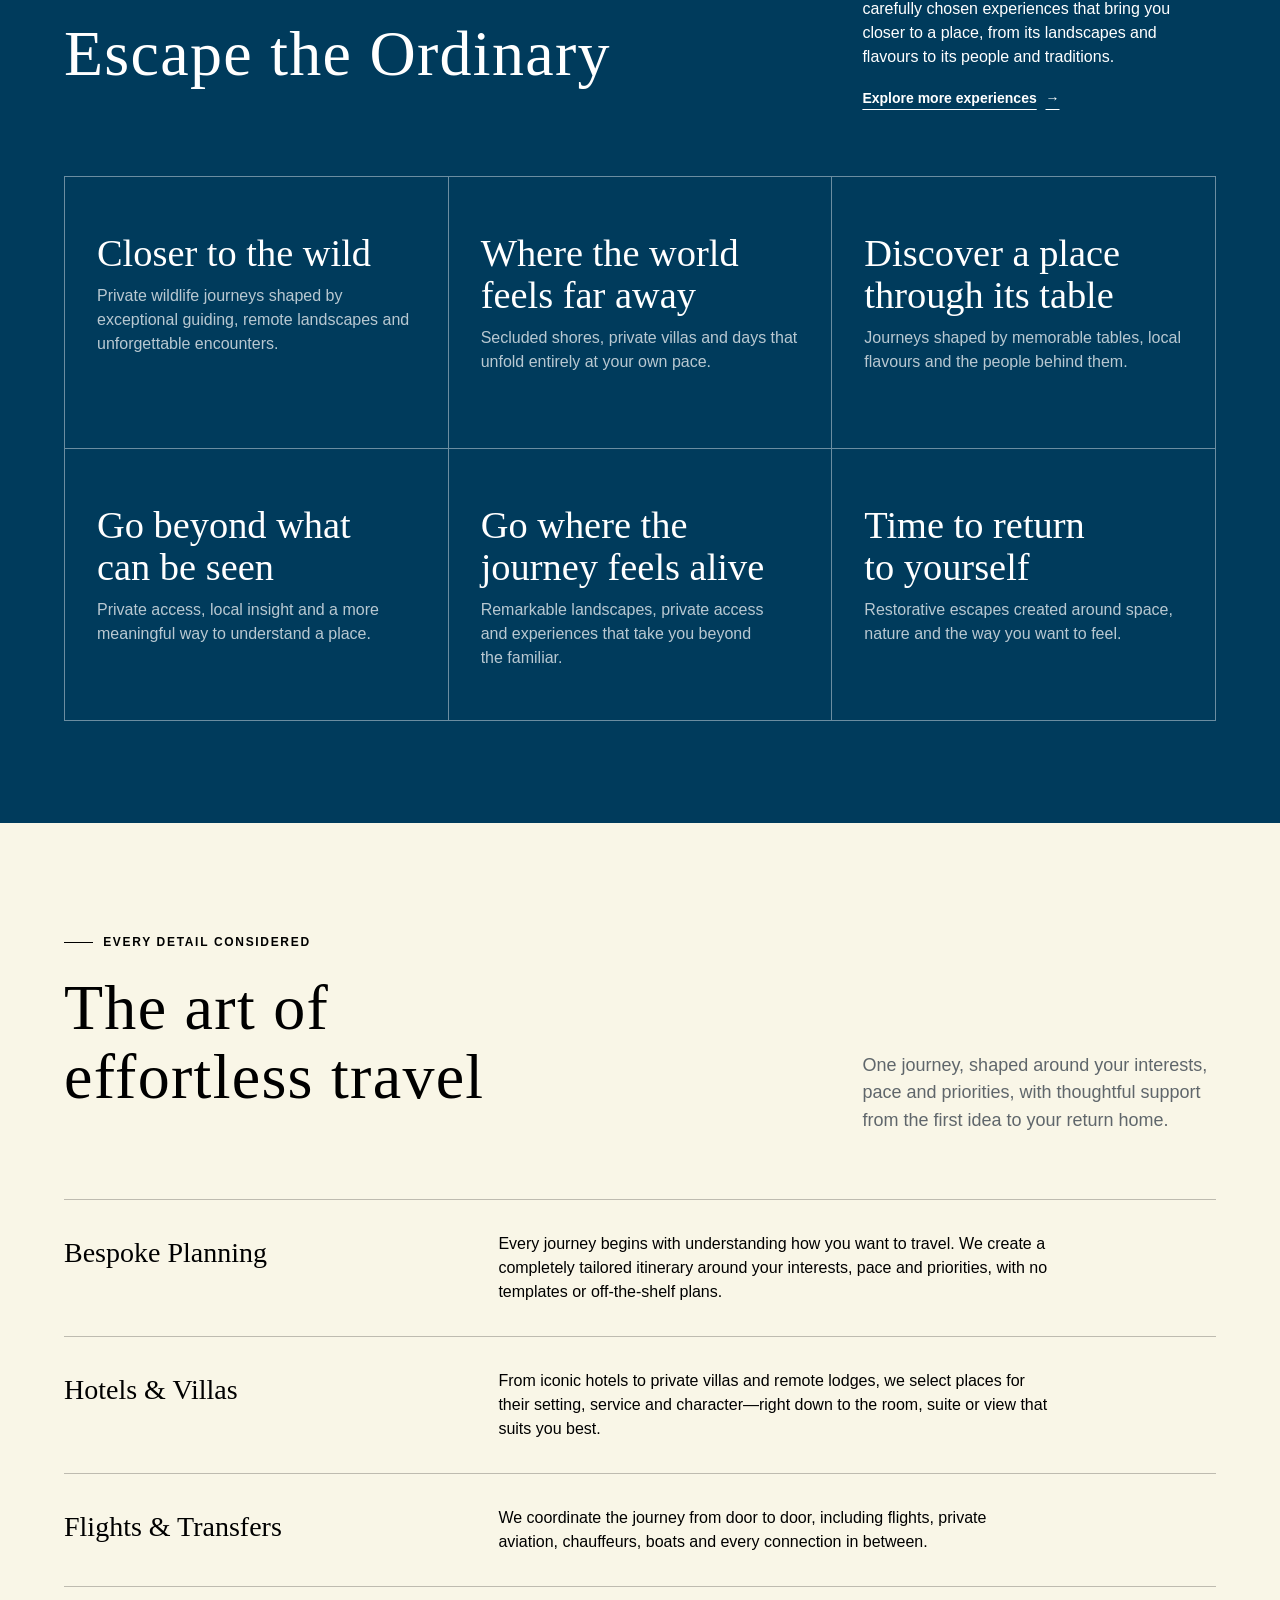
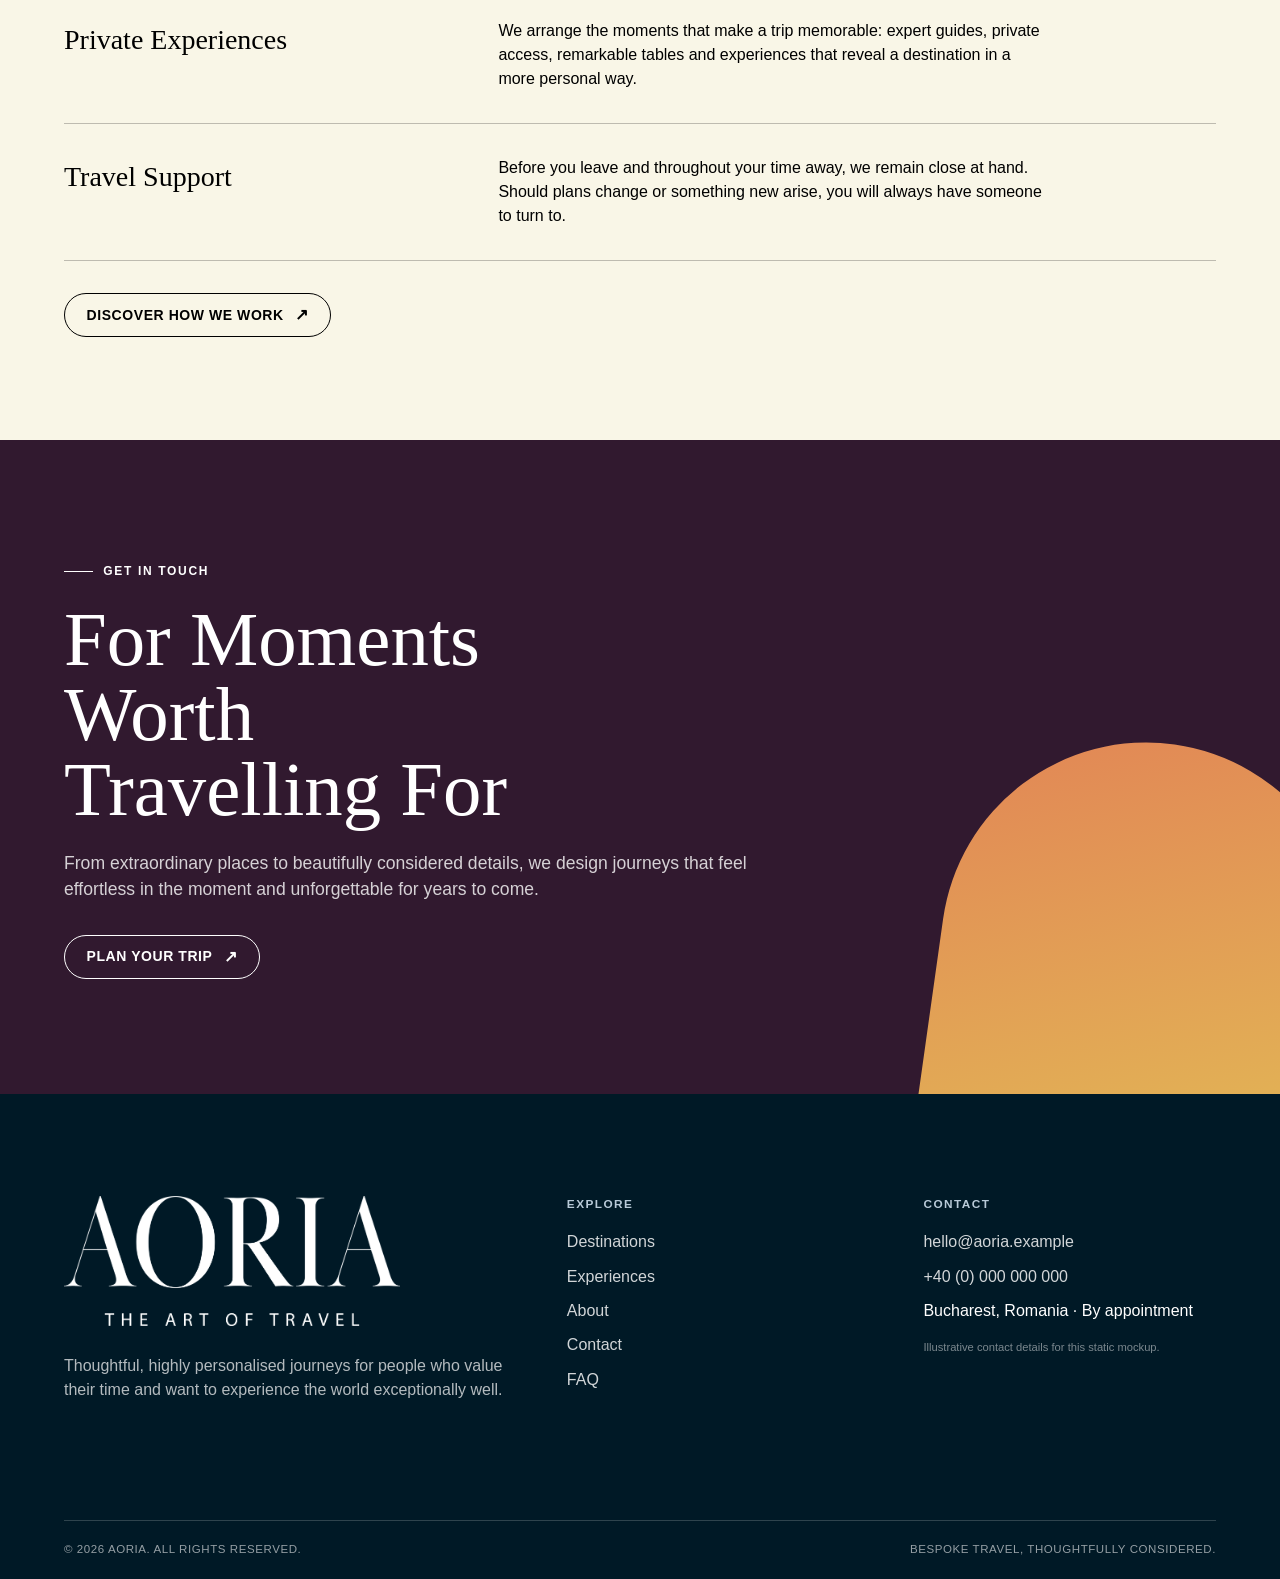
==== commit 8e4beaa0: "update" ====
--- a/index.html
+++ b/index.html
@@ -5,6 +5,7 @@
   <meta name="viewport" content="width=device-width, initial-scale=1">
   <meta name="description" content="Aoria creates thoughtful, highly personalised luxury journeys shaped around you.">
   <title>Aoria — Bespoke Luxury Travel</title>
+  <link rel="icon" type="image/png" href="assets/brand/AORIA_icon.png">
   <link rel="stylesheet" href="styles.css">
   <script src="script.js" defer></script>
 </head>
@@ -12,7 +13,7 @@
   <a class="skip-link" href="#main-content">Skip to content</a>
   <header class="site-header">
     <div class="site-header__inner">
-      <a class="site-wordmark" href="index.html" aria-label="Aoria home">AORIA</a>
+      <a class="site-wordmark" href="index.html" aria-label="Aoria home"><img class="site-logo" src="assets/brand/AORIA_logo.png" alt="" width="3334" height="889"></a>
       <nav class="desktop-nav" aria-label="Primary navigation">
         <a href="destinations.html">Destinations</a>
         <a href="experiences.html">Experiences</a>
@@ -68,7 +69,7 @@
           <a class="destination-card" href="destination-scandinavia.html" data-reveal>
             <img src="assets/images/scandinavia-fjord.jpg" alt="A quiet Norwegian fjord surrounded by steep green mountains">
             <div class="destination-card__copy">
-              <span class="destination-card__number">01 · Northern Europe</span>
+              <span class="destination-card__region">Northern Europe</span>
               <h3>Scandinavia</h3>
               <p>A land of quiet beauty, where dramatic fjords, elegant cities and endless skies create journeys that feel both inspiring and restorative.</p>
               <span class="destination-card__link">Discover Scandinavia</span>
@@ -77,7 +78,7 @@
           <a class="destination-card" href="destination-south-east-asia.html" data-reveal>
             <img src="assets/images/southeast-asia-temple.jpg" alt="Angkor Wat rising above still water in Cambodia" loading="lazy">
             <div class="destination-card__copy">
-              <span class="destination-card__number">02 · Asia</span>
+              <span class="destination-card__region">Asia</span>
               <h3>South East Asia</h3>
               <p>A vibrant world of colour, flavour and contrast, where every journey brings new sensations, stories and discoveries.</p>
               <span class="destination-card__link">Discover South East Asia</span>
@@ -86,7 +87,7 @@
           <a class="destination-card" href="destination-new-zealand.html" data-reveal>
             <img src="assets/images/new-zealand-lake.jpg" alt="Snow-capped mountains reflected in a still New Zealand lake" loading="lazy">
             <div class="destination-card__copy">
-              <span class="destination-card__number">03 · Oceania</span>
+              <span class="destination-card__region">Oceania</span>
               <h3>New Zealand</h3>
               <p>A place of extraordinary natural beauty, where mountains, glaciers and wild coastlines make every moment feel unforgettable.</p>
               <span class="destination-card__link">Discover New Zealand</span>
@@ -95,7 +96,7 @@
           <a class="destination-card" href="destination-african-wildlife.html" data-reveal>
             <img src="assets/images/african-elephant.jpg" alt="An elephant walking across open grassland in South Africa" loading="lazy">
             <div class="destination-card__copy">
-              <span class="destination-card__number">04 · Africa</span>
+              <span class="destination-card__region">Africa</span>
               <h3>African Wildlife</h3>
               <p>There is nothing quite like seeing wildlife in its natural world - raw, moving and impossible to forget.</p>
               <span class="destination-card__link">Discover African Wildlife</span>
@@ -118,12 +119,12 @@
           </div>
         </div>
         <div class="experience-strip">
-          <a class="experience-tile" href="experience-safari.html" data-reveal><span>01</span><h3>Closer to the wild</h3><p>Private wildlife journeys shaped by exceptional guiding, remote landscapes and unforgettable encounters.</p></a>
-          <a class="experience-tile" href="experience-islands.html" data-reveal><span>02</span><h3>Where the world feels far away</h3><p>Secluded shores, private villas and days that unfold entirely at your own pace.</p></a>
-          <a class="experience-tile" href="experience-gastronomy.html" data-reveal><span>03</span><h3>Discover a place through its table</h3><p>Journeys shaped by memorable tables, local flavours and the people behind them.</p></a>
-          <a class="experience-tile" href="experience-culture.html" data-reveal><span>04</span><h3>Go beyond what can be seen</h3><p>Private access, local insight and a more meaningful way to understand a place.</p></a>
-          <a class="experience-tile" href="experience-adventure.html" data-reveal><span>05</span><h3>Go where the journey feels alive</h3><p>Remarkable landscapes, private access and experiences that take you beyond the familiar.</p></a>
-          <a class="experience-tile" href="experience-wellness.html" data-reveal><span>06</span><h3>Time to return to yourself</h3><p>Restorative escapes created around space, nature and the way you want to feel.</p></a>
+          <a class="experience-tile" href="experience-safari.html" data-reveal><h3>Closer to the wild</h3><p>Private wildlife journeys shaped by exceptional guiding, remote landscapes and unforgettable encounters.</p></a>
+          <a class="experience-tile" href="experience-islands.html" data-reveal><h3>Where the world feels far away</h3><p>Secluded shores, private villas and days that unfold entirely at your own pace.</p></a>
+          <a class="experience-tile" href="experience-gastronomy.html" data-reveal><h3>Discover a place through its table</h3><p>Journeys shaped by memorable tables, local flavours and the people behind them.</p></a>
+          <a class="experience-tile" href="experience-culture.html" data-reveal><h3>Go beyond what can be seen</h3><p>Private access, local insight and a more meaningful way to understand a place.</p></a>
+          <a class="experience-tile" href="experience-adventure.html" data-reveal><h3>Go where the journey feels alive</h3><p>Remarkable landscapes, private access and experiences that take you beyond the familiar.</p></a>
+          <a class="experience-tile" href="experience-wellness.html" data-reveal><h3>Time to return to yourself</h3><p>Restorative escapes created around space, nature and the way you want to feel.</p></a>
         </div>
       </div>
     </section>
@@ -137,13 +138,13 @@
           </div>
           <p>One journey, shaped around your interests, pace and priorities, with thoughtful support from the first idea to your return home.</p>
         </div>
-        <ol class="services-list">
+        <ul class="services-list">
           <li data-reveal><h3>Bespoke Planning</h3><p>Every journey begins with understanding how you want to travel. We create a completely tailored itinerary around your interests, pace and priorities, with no templates or off-the-shelf plans.</p></li>
           <li data-reveal><h3>Hotels &amp; Villas</h3><p>From iconic hotels to private villas and remote lodges, we select places for their setting, service and character—right down to the room, suite or view that suits you best.</p></li>
           <li data-reveal><h3>Flights &amp; Transfers</h3><p>We coordinate the journey from door to door, including flights, private aviation, chauffeurs, boats and every connection in between.</p></li>
           <li data-reveal><h3>Private Experiences</h3><p>We arrange the moments that make a trip memorable: expert guides, private access, remarkable tables and experiences that reveal a destination in a more personal way.</p></li>
           <li data-reveal><h3>Travel Support</h3><p>Before you leave and throughout your time away, we remain close at hand. Should plans change or something new arise, you will always have someone to turn to.</p></li>
-        </ol>
+        </ul>
         <p style="margin:2rem 0 0"><a class="button button--outline" href="about.html">Discover how we work</a></p>
       </div>
     </section>
@@ -161,7 +162,7 @@
   <footer class="site-footer">
     <div class="container site-footer__top">
       <div class="site-footer__brand">
-        <p class="footer-wordmark">AORIA</p>
+        <img class="footer-brand-logo" src="assets/brand/AORIA_logo_tagline.png" alt="Aoria — The Art of Travel" width="3334" height="1285" loading="lazy">
         <p class="footer-statement">Thoughtful, highly personalised journeys for people who value their time and want to experience the world exceptionally well.</p>
       </div>
       <div>
--- a/styles.css
+++ b/styles.css
@@ -206,9 +206,7 @@
 
 .display-title,
 .section-title,
-.card-title,
-.site-wordmark,
-.footer-wordmark {
+.card-title {
   font-family: var(--font-display);
   font-weight: 400;
 }
@@ -368,11 +366,17 @@
 }
 
 .site-wordmark {
-  width: fit-content;
-  font-size: 1.8rem;
-  line-height: 1;
-  letter-spacing: 0.09em;
+  display: inline-flex;
+  width: 7.75rem;
+  min-height: 2.75rem;
+  align-items: center;
   text-decoration: none;
+}
+
+.site-logo {
+  display: block;
+  width: 100%;
+  height: auto;
 }
 
 .desktop-nav {
@@ -597,7 +601,7 @@
   padding: clamp(1.5rem, 4vw, 3rem);
 }
 
-.destination-card__number {
+.destination-card__region {
   display: block;
   margin-bottom: 0.75rem;
   font-size: 0.7rem;
@@ -662,14 +666,8 @@
   transition: color 400ms, background-color 400ms;
 }
 
-.experience-tile span {
-  font-size: 0.7rem;
-  letter-spacing: 0.12em;
-  text-transform: uppercase;
-}
-
 .experience-tile h3 {
-  margin: 3.6rem 0 0.6rem;
+  margin: 1.5rem 0 0.6rem;
   font-family: var(--font-display);
   font-size: clamp(2rem, 3vw, 2.65rem);
   font-weight: 400;
@@ -694,7 +692,6 @@
   list-style: none;
   margin: 0;
   padding: 0;
-  counter-reset: services;
 }
 
 .services-list li {
@@ -703,7 +700,6 @@
   gap: var(--space-7);
   padding-block: 2rem;
   border-top: 1px solid rgb(0 0 0 / 24%);
-  counter-increment: services;
 }
 
 .services-list li:last-child {
@@ -715,16 +711,6 @@
   font-family: var(--font-display);
   font-size: 1.75rem;
   font-weight: 400;
-}
-
-.services-list h3::before {
-  display: block;
-  margin-bottom: 0.75rem;
-  content: "0" counter(services);
-  font-family: var(--font-sans);
-  font-size: 0.7rem;
-  font-weight: 600;
-  letter-spacing: 0.12em;
 }
 
 .services-list p {
@@ -842,13 +828,6 @@
   transition: color 400ms, background-color 400ms;
 }
 
-.experience-card__number {
-  font-size: 0.72rem;
-  font-weight: 600;
-  letter-spacing: 0.12em;
-  text-transform: uppercase;
-}
-
 .experience-card h2 {
   margin: auto 0 0.8rem;
   font-family: var(--font-display);
@@ -1013,14 +992,6 @@
   padding: 2rem;
   border-right: 1px solid var(--ink);
   border-bottom: 1px solid var(--ink);
-}
-
-.signature-card span {
-  display: block;
-  margin-bottom: 2.7rem;
-  font-size: 0.7rem;
-  font-weight: 600;
-  letter-spacing: 0.12em;
 }
 
 .signature-card h3 {
@@ -1290,11 +1261,12 @@
   padding-block: clamp(4rem, 8vw, 7rem);
 }
 
-.footer-wordmark {
-  margin-bottom: 1.5rem;
-  font-size: clamp(3.5rem, 7vw, 6.5rem);
-  line-height: 0.9;
-  letter-spacing: 0.06em;
+.footer-brand-logo {
+  display: block;
+  width: min(100%, 21rem);
+  height: auto;
+  margin-bottom: 1.75rem;
+  filter: invert(1);
 }
 
 .footer-statement {
@@ -1548,7 +1520,7 @@
   }
 
   .site-wordmark {
-    font-size: 1.5rem;
+    width: 6.75rem;
   }
 
   .home-hero {
@@ -1596,7 +1568,7 @@
   }
 
   .experience-tile h3 {
-    margin-top: 2.5rem;
+    margin-top: 1.25rem;
   }
 
   .services-list li,
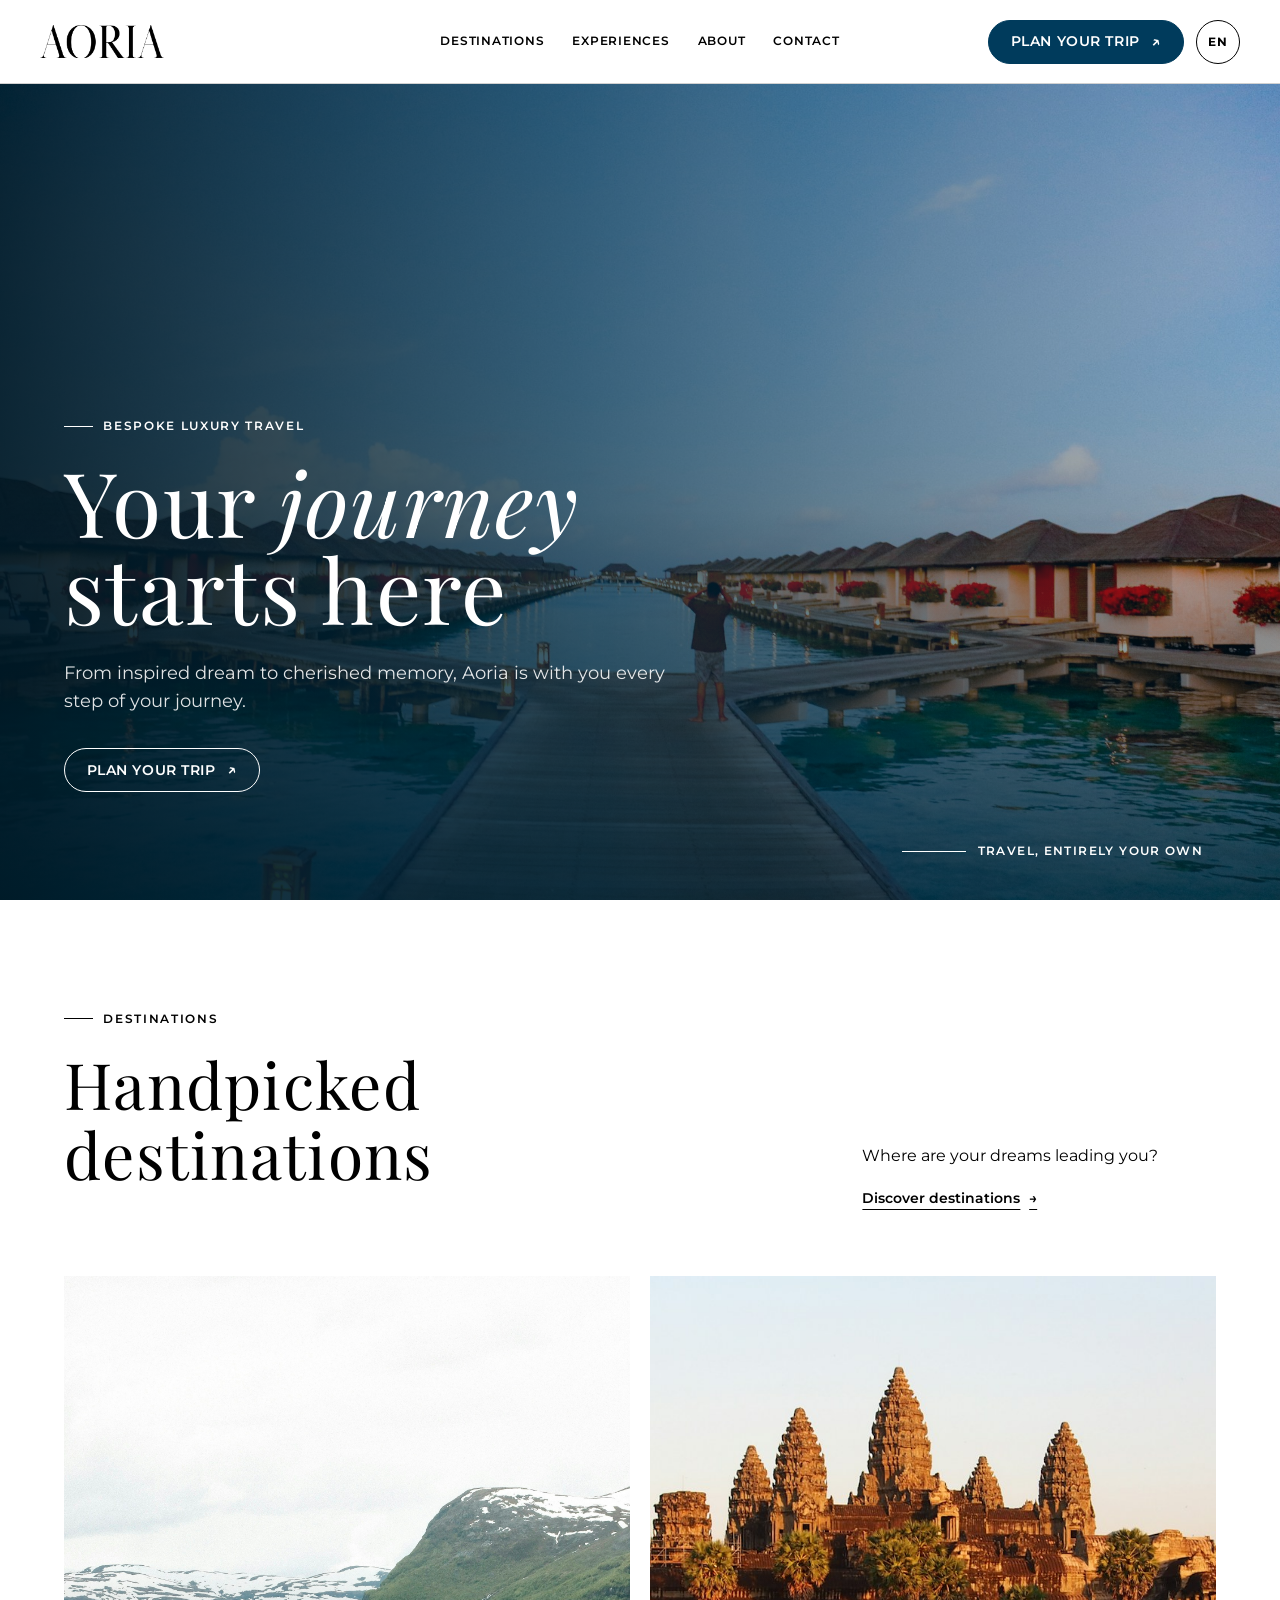
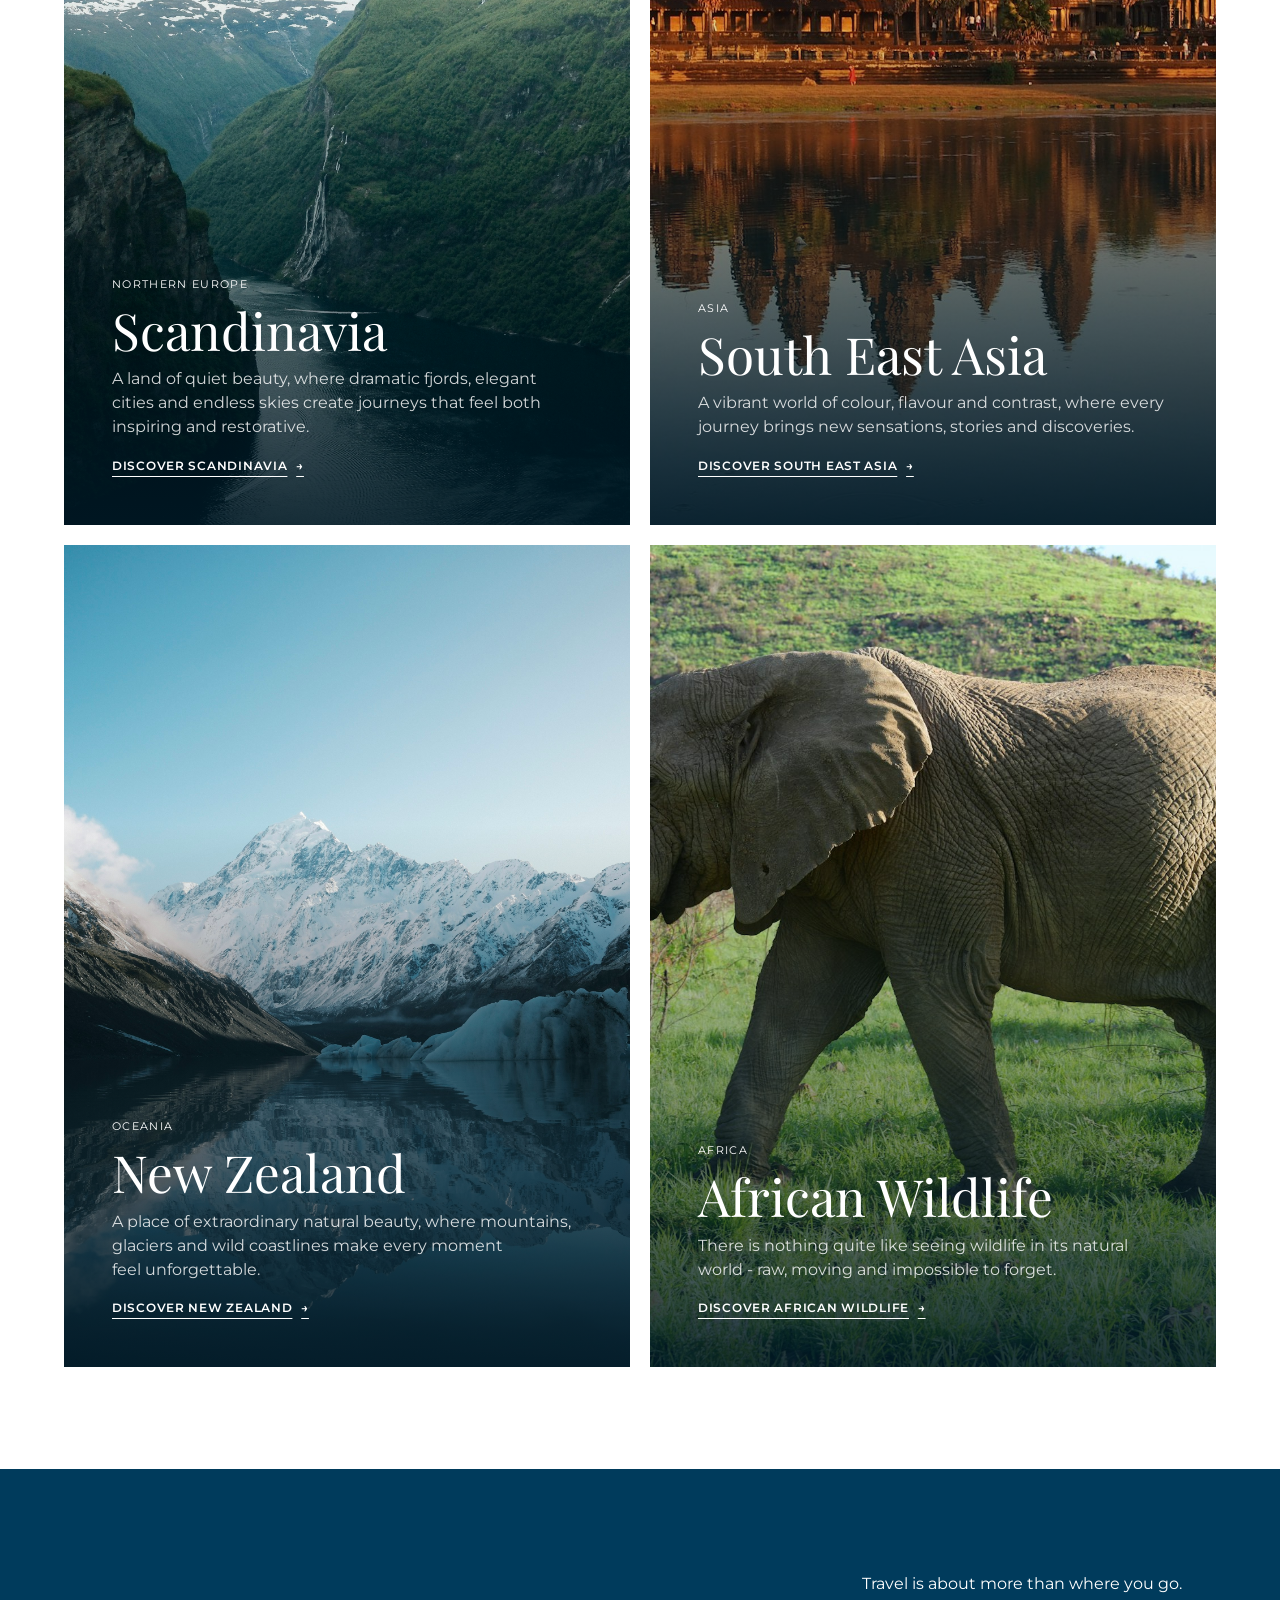
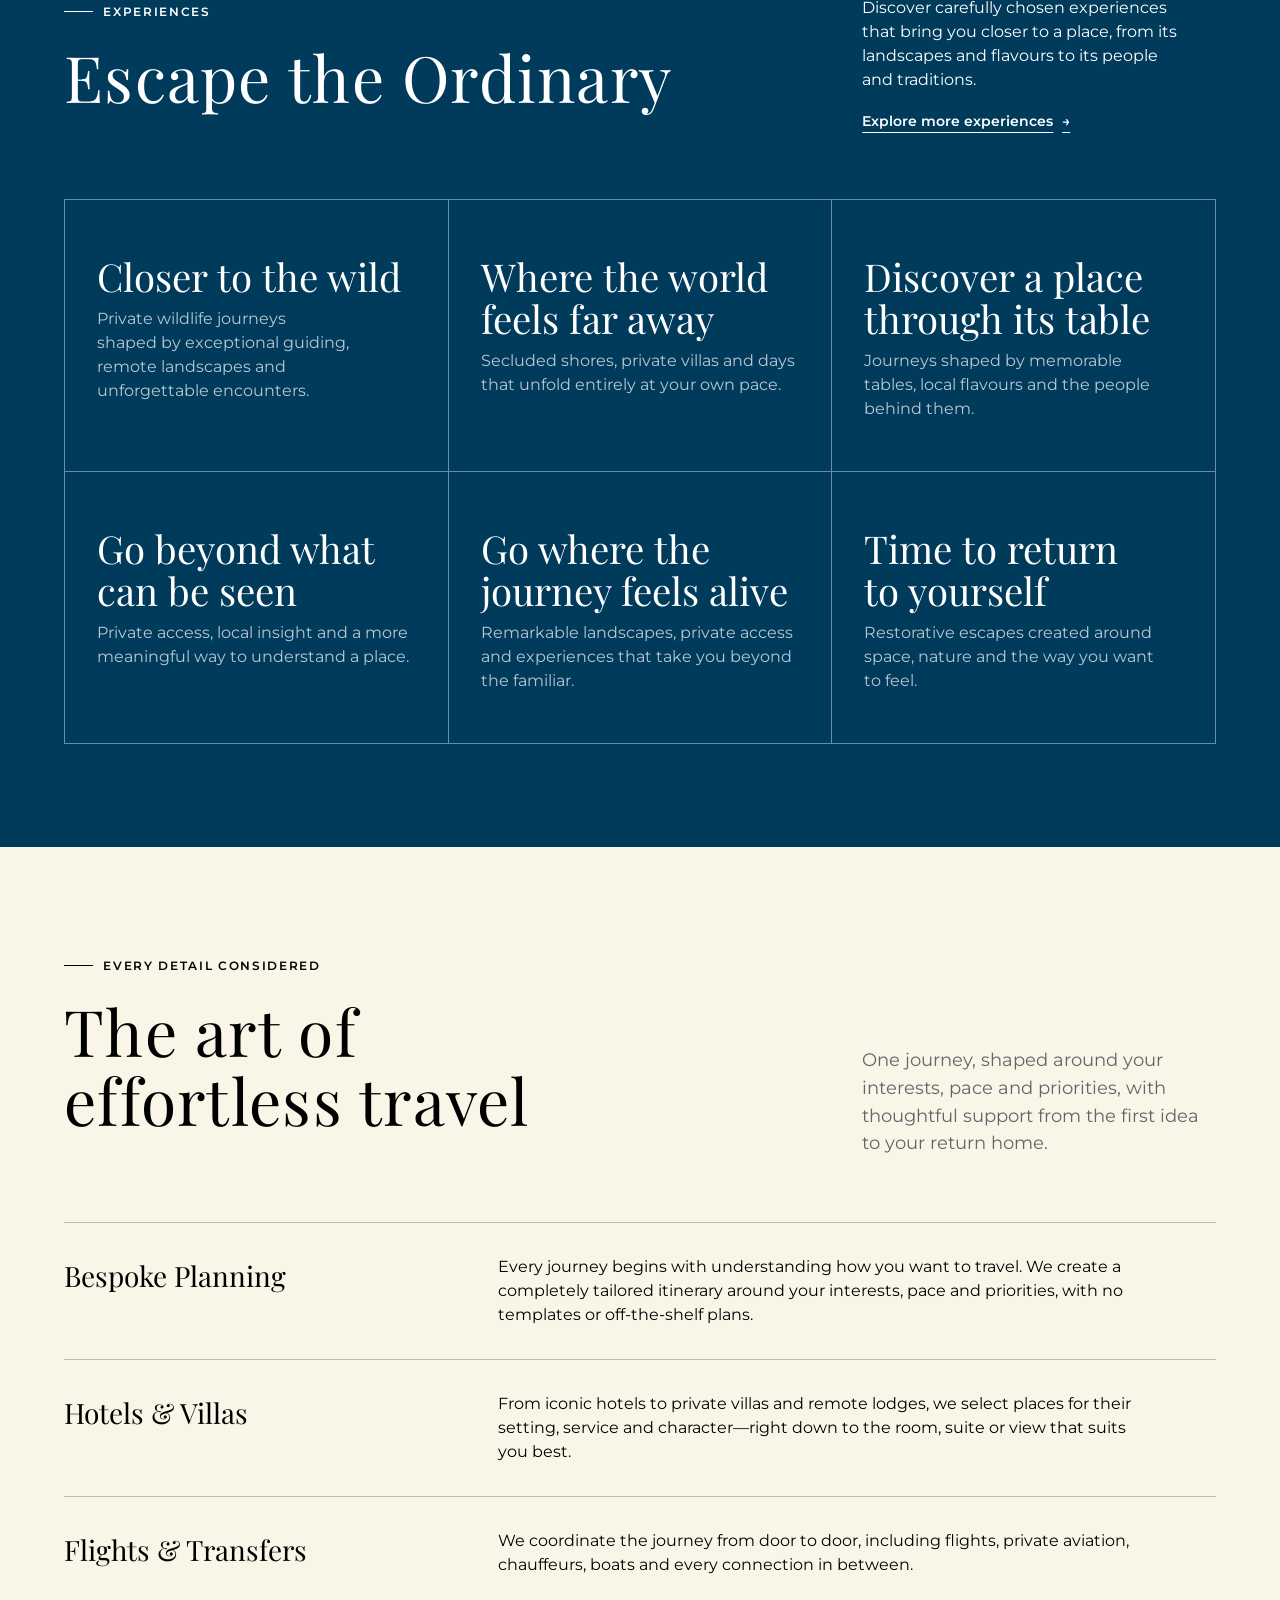
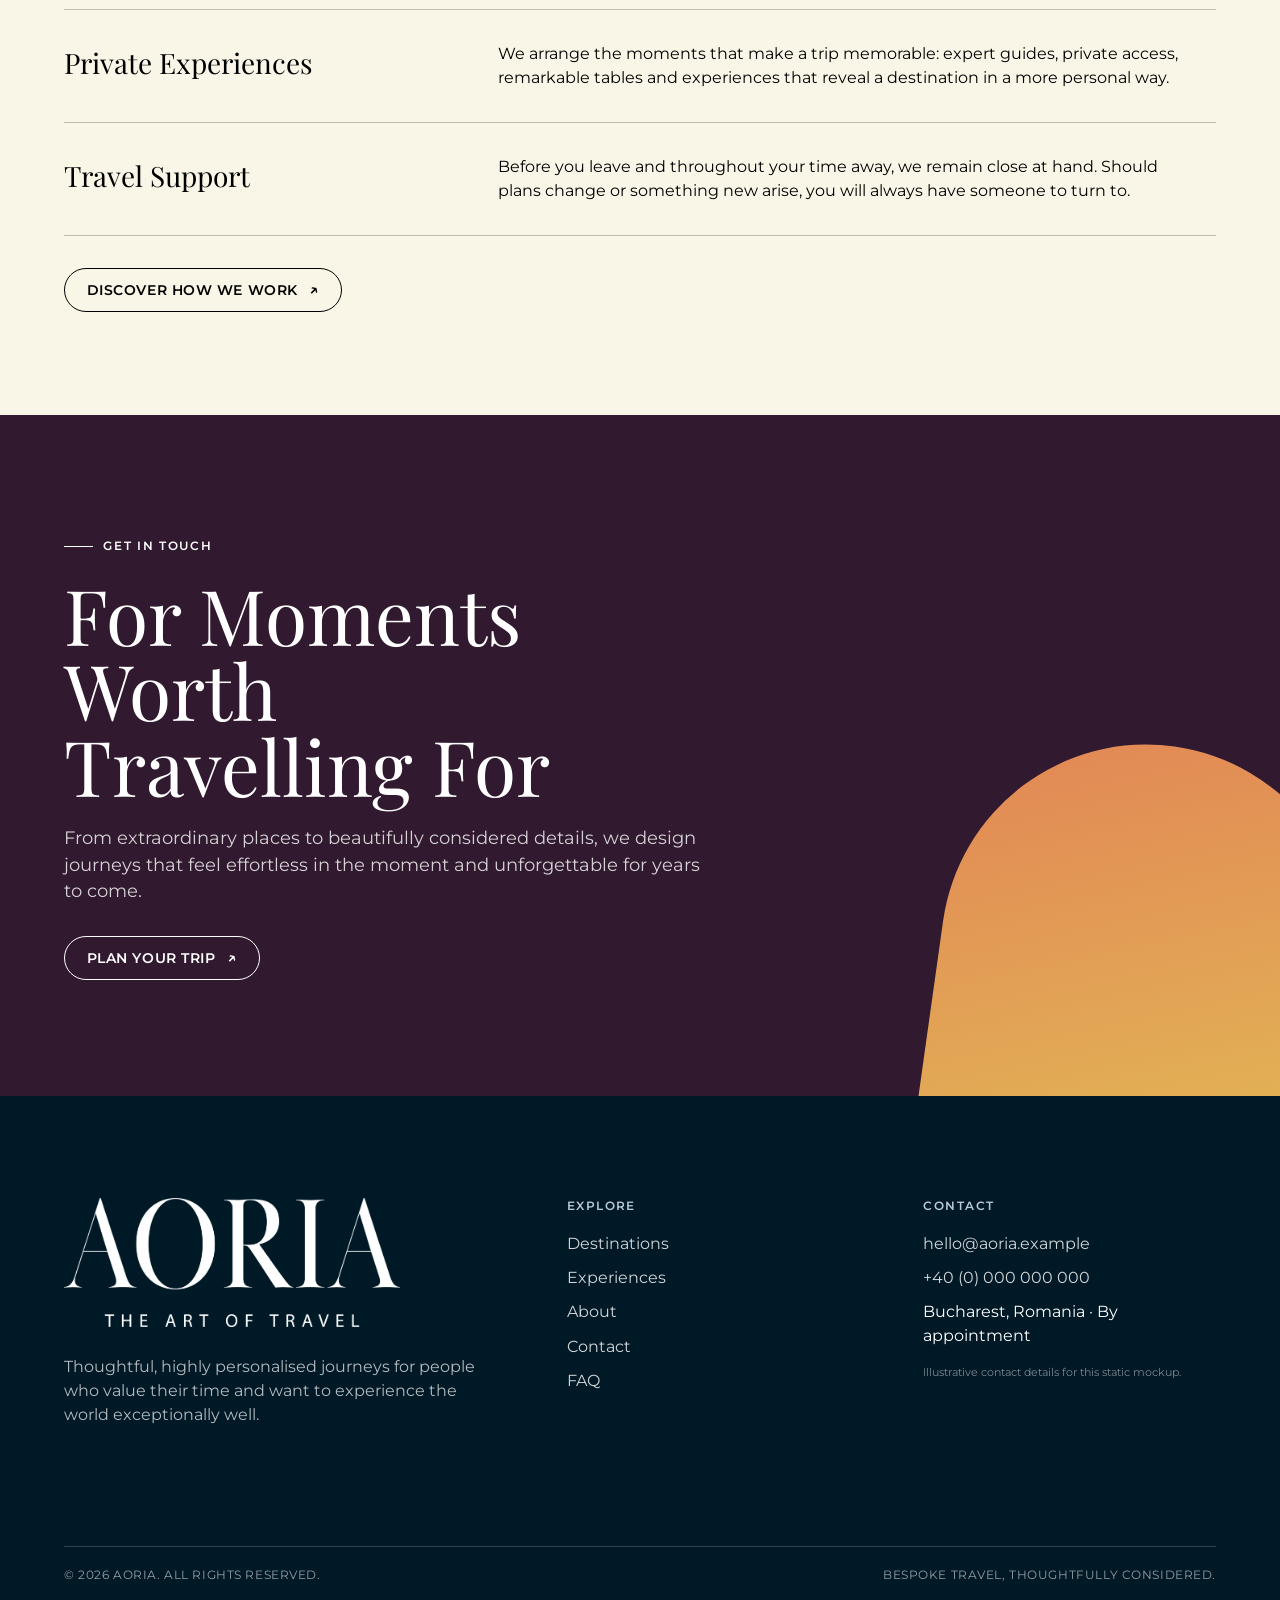
==== commit 43387702: "update fonts" ====
--- a/index.html
+++ b/index.html
@@ -45,7 +45,7 @@
       <div class="home-hero__inner">
         <div class="home-hero__copy" data-reveal>
           <p class="eyebrow">Bespoke luxury travel</p>
-          <h1 class="display-title" id="home-title">Your journey starts here</h1>
+          <h1 class="display-title" id="home-title">Your <em>journey</em> starts here</h1>
           <p class="lead">From inspired dream to cherished memory, Aoria is with you every step of your journey.</p>
           <a class="button button--light" href="contact.html">Plan your trip</a>
         </div>
--- a/styles.css
+++ b/styles.css
@@ -1,3 +1,5 @@
+@import url("https://fonts.googleapis.com/css2?family=Montserrat:ital,wght@0,400;0,500;0,600;0,700;1,400&family=Playfair+Display:ital,wght@0,400;0,500;0,600;1,400&display=swap");
+
 :root {
   --ink: #000000;
   --navy: #003b5c;
@@ -15,8 +17,8 @@
   --focus-blue: #4d65ff;
   --error: #a52722;
   --success: #246b3d;
-  --font-display: "Iowan Old Style", Baskerville, "Times New Roman", serif;
-  --font-sans: "Helvetica Neue", Helvetica, Arial, sans-serif;
+  --font-display: "Playfair Display", Georgia, "Times New Roman", serif;
+  --font-sans: "Montserrat", "Helvetica Neue", Helvetica, Arial, sans-serif;
   --space-1: 0.25rem;
   --space-2: 0.5rem;
   --space-3: 0.75rem;
@@ -532,6 +534,14 @@
   max-width: 52rem;
 }
 
+.home-hero__copy .display-title {
+  font-style: normal;
+}
+
+.home-hero__copy .display-title em {
+  font-style: italic;
+}
+
 .home-hero__copy .lead {
   max-width: 38rem;
   margin-bottom: 2rem;
@@ -775,7 +785,7 @@
 }
 
 .listing-entry__media--arch {
-  border-radius: 22rem 22rem 0.4rem 0.4rem;
+  border-radius: 0;
 }
 
 .listing-entry__media img {
@@ -1088,7 +1098,7 @@
   min-height: 42rem;
   margin: 0;
   overflow: hidden;
-  border-radius: 20rem 20rem 0.4rem 0.4rem;
+  border-radius: 0;
 }
 
 .split-story__media img {
